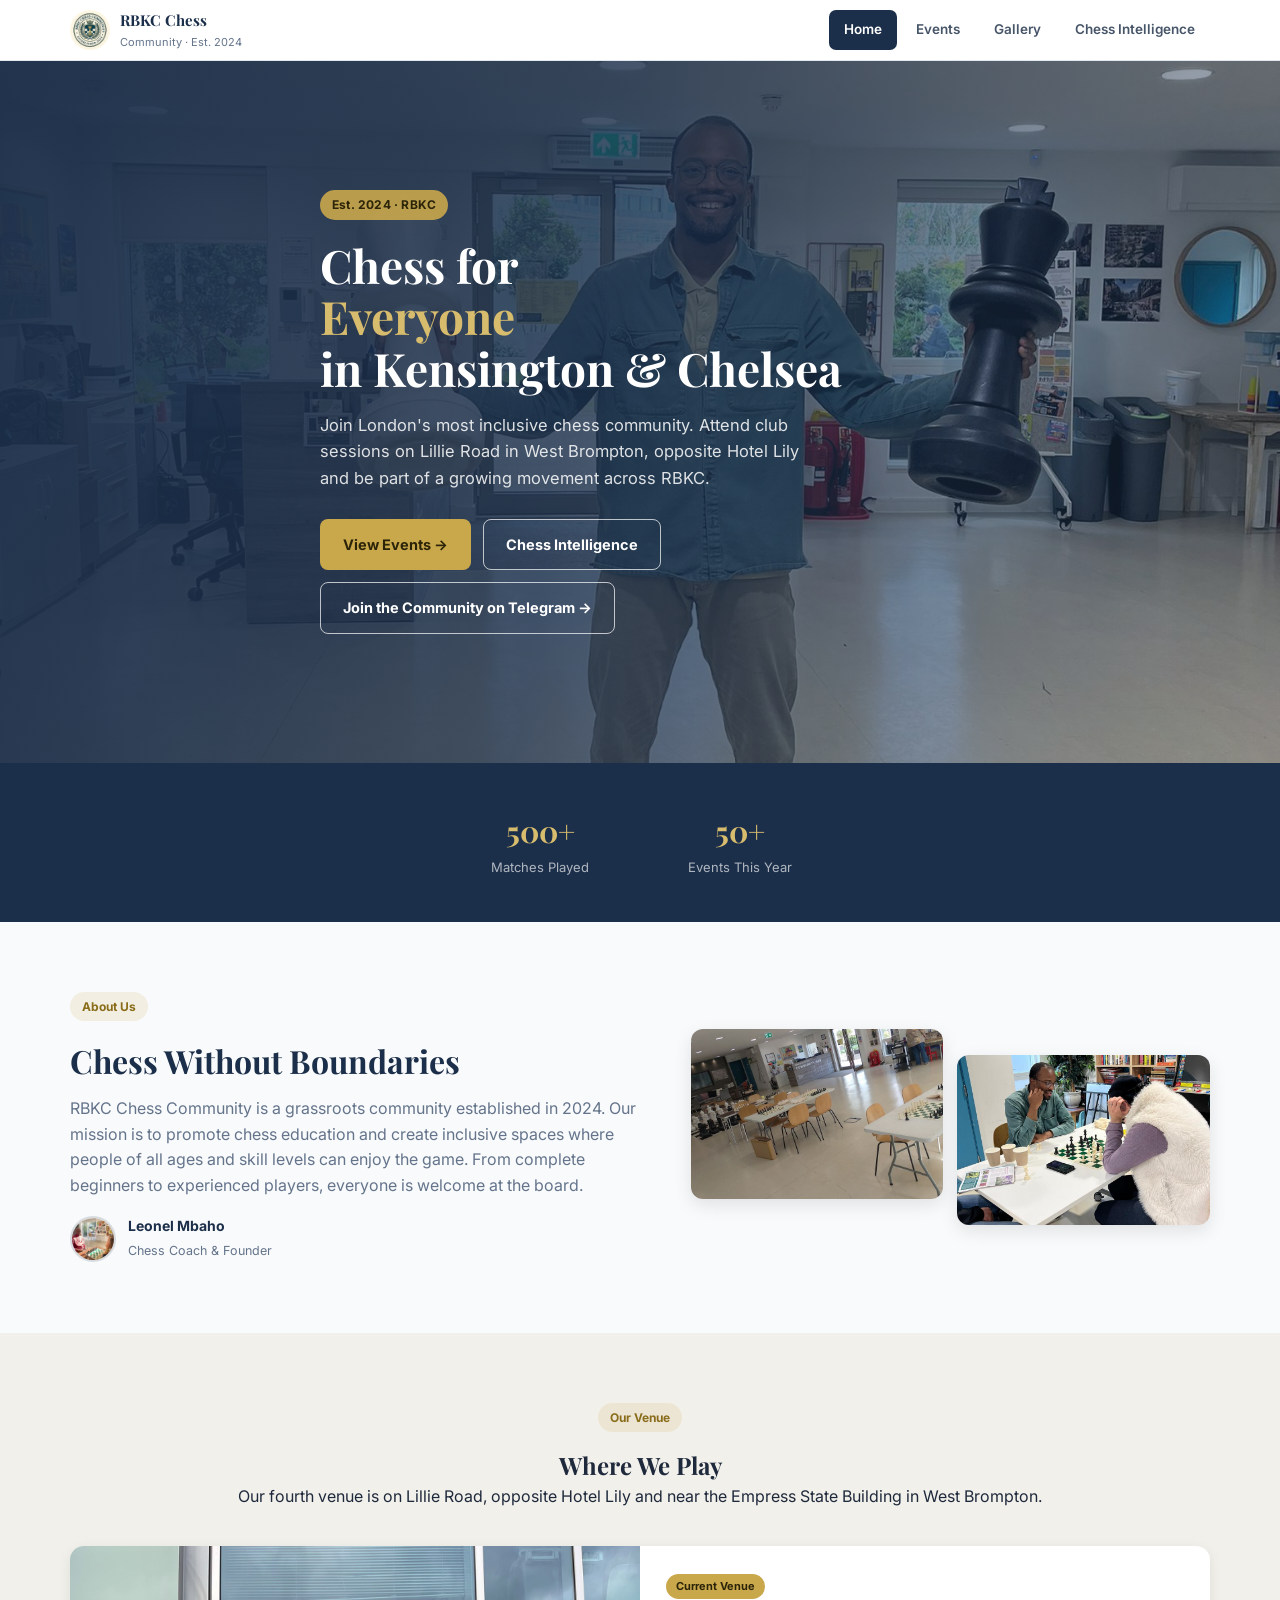
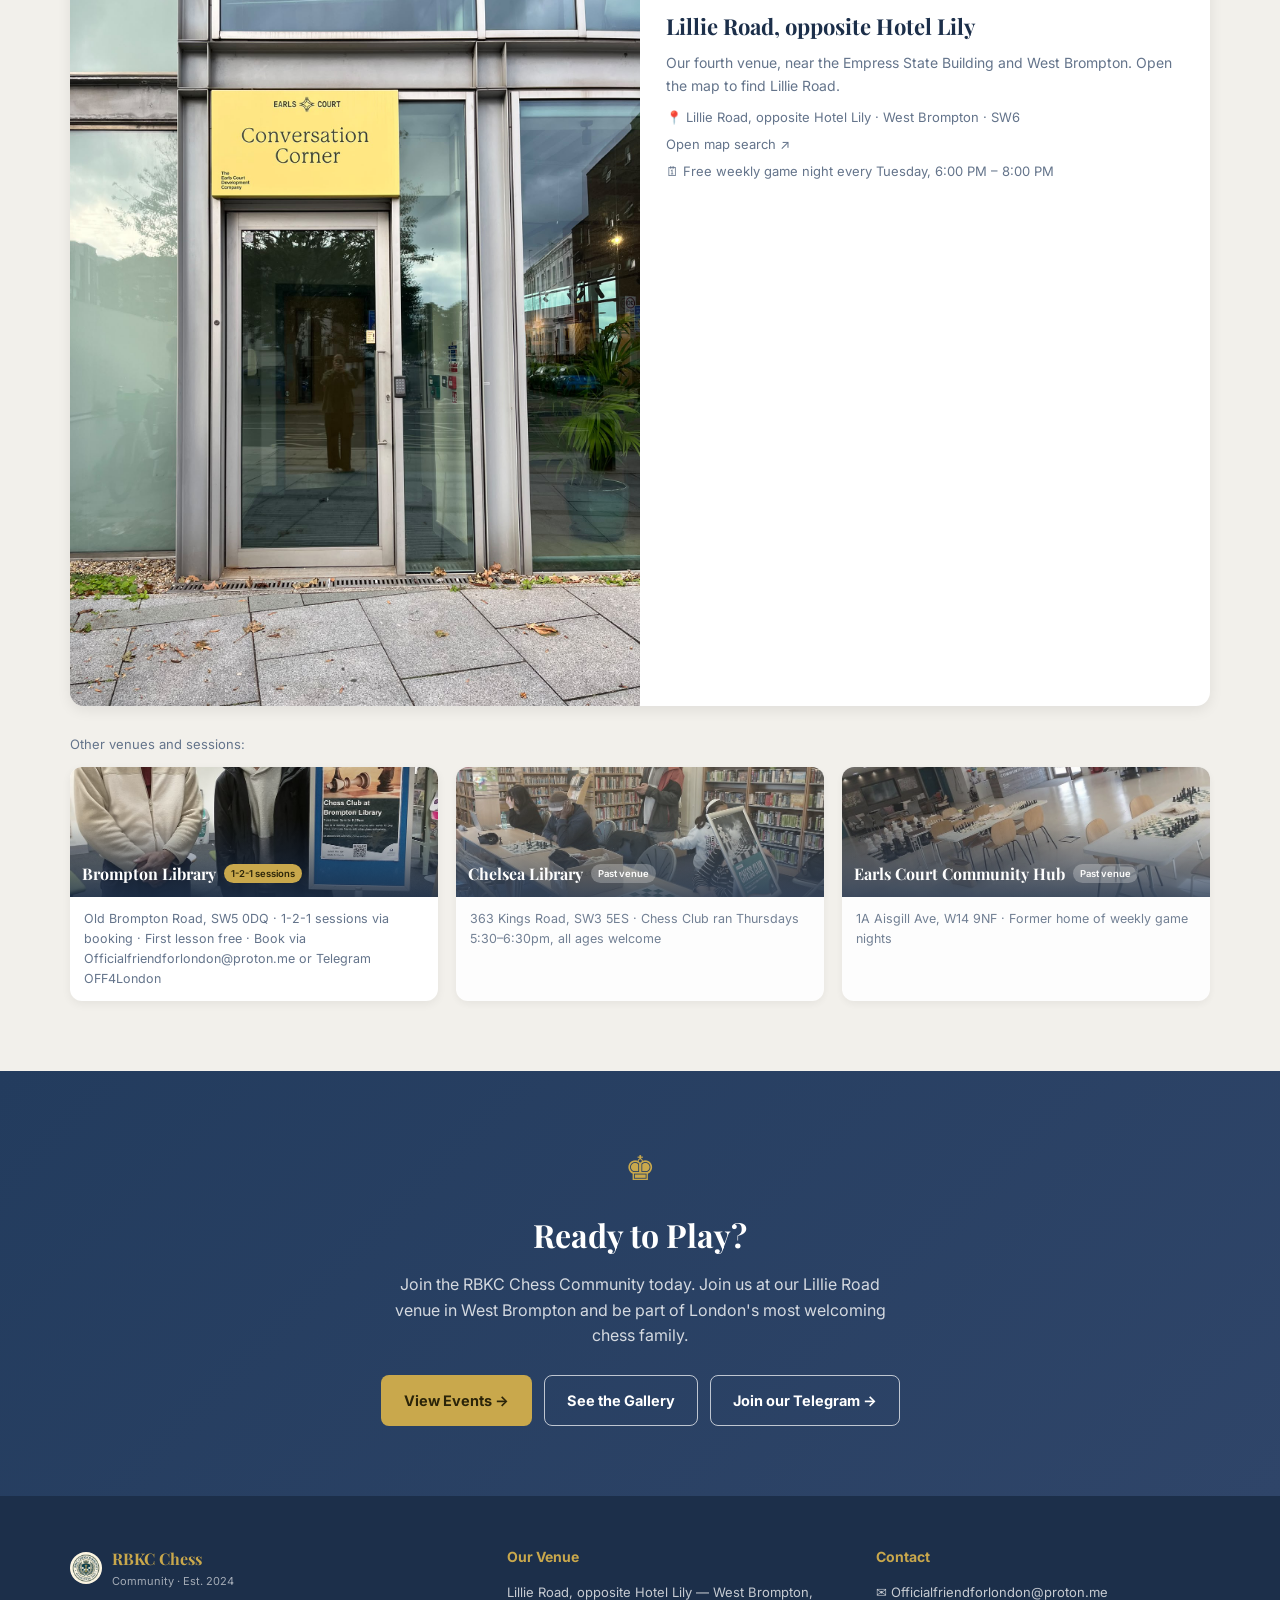
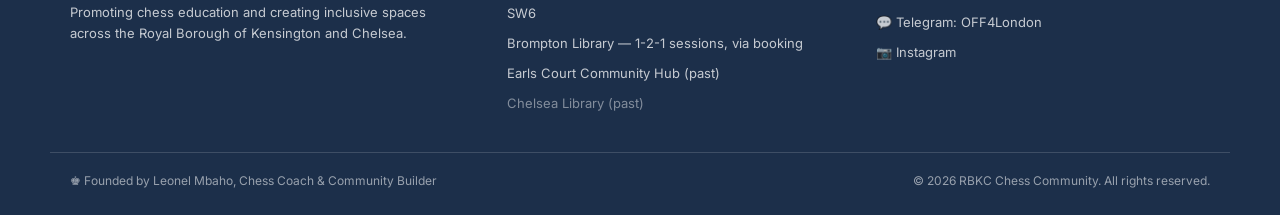
==== index.html @ fb6efac5 "Refresh responsive stylesheet in browsers" ====
<!DOCTYPE html>
<html lang="en">
<head>
<meta charset="UTF-8">
<meta name="viewport" content="width=device-width, initial-scale=1, viewport-fit=cover">
<title>RBKC Chess Community | Free Chess in West Brompton, London</title>
<meta name="description" content="Free weekly chess game night every Tuesday 6-8pm at our Lillie Road venue in West Brompton, opposite Hotel Lily. Plus 1-2-1 chess sessions at Brompton Library. RBKC Chess Community, Kensington and Chelsea.">
<link rel="canonical" href="https://rbkc-chess.co.uk/">
<link rel="icon" type="image/jpeg" href="images/logo.jpg">
<meta property="og:type" content="website">
<meta property="og:title" content="RBKC Chess Community">
<meta property="og:description" content="Free weekly chess game night every Tuesday 6-8pm at our Lillie Road venue in West Brompton, opposite Hotel Lily.">
<meta property="og:url" content="https://rbkc-chess.co.uk/">
<meta property="og:image" content="https://rbkc-chess.co.uk/images/hero.jpg">
<meta name="twitter:card" content="summary_large_image">
<link rel="preconnect" href="https://fonts.googleapis.com">
<link rel="preconnect" href="https://fonts.gstatic.com" crossorigin>
<link href="https://fonts.googleapis.com/css2?family=Playfair+Display:wght@400;600;700;800&family=Inter:wght@400;500;600;700&display=swap" rel="stylesheet">
<link rel="stylesheet" href="styles.css?v=responsive-20261108-1">
<script type="application/ld+json">
{
  "@context": "https://schema.org",
  "@type": "SportsClub",
  "name": "RBKC Chess Community",
  "url": "https://rbkc-chess.co.uk/",
  "logo": "https://rbkc-chess.co.uk/images/logo.jpg",
  "image": "https://rbkc-chess.co.uk/images/hero.jpg",
  "description": "Free weekly chess game night every Tuesday 6-8pm at our Lillie Road venue in West Brompton, opposite Hotel Lily, plus 1-2-1 chess sessions at Brompton Library.",
  "founder": {
    "@type": "Person",
    "name": "Leonel Mbaho"
  },
  "areaServed": "Royal Borough of Kensington and Chelsea",
  "email": "Officialfriendforlondon@proton.me",
  "sameAs": [
    "https://t.me/OFF4London",
    "https://www.instagram.com/p/DVXXp_bCCBF/?img_index=1"
  ],
  "location": {
    "@type": "Place",
    "name": "Lillie Road (opposite Hotel Lily)",
    "address": {
      "@type": "PostalAddress",
      "streetAddress": "Lillie Road",
      "addressLocality": "London",
      "addressRegion": "West Brompton",
      "addressCountry": "GB"
    }
  },
  "event": [
    {
      "@type": "Event",
      "name": "Weekly Game Night",
      "eventAttendanceMode": "https://schema.org/OfflineEventAttendanceMode",
      "eventSchedule": {
        "@type": "Schedule",
        "byDay": "https://schema.org/Tuesday",
        "startTime": "18:00",
        "endTime": "20:00"
      },
      "location": {
        "@type": "Place",
        "name": "Lillie Road (opposite Hotel Lily)",
        "address": "Lillie Road, West Brompton, London SW6"
      },
      "isAccessibleForFree": true
    },
    {
      "@type": "Event",
      "name": "1-2-1 Chess Sessions",
      "eventAttendanceMode": "https://schema.org/OfflineEventAttendanceMode",
      "eventSchedule": {
        "@type": "Schedule",
        "byDay": "https://schema.org/Tuesday",
        "startTime": "17:00",
        "endTime": "18:30"
      },
      "location": {
        "@type": "Place",
        "name": "Brompton Library",
        "address": "Old Brompton Road, London SW5 0DQ"
      }
    }
  ]
}
</script>
</head>
<body>

<nav>
  <div class="container navwrap">
    <div class="brand">
      <img src="images/logo.jpg" style="width:40px;height:40px;border-radius:50%;object-fit:cover">
      <div><b>RBKC Chess</b><span>Community · Est. 2024</span></div>
    </div>
    <div class="tabs" id="tabs">
      <div class="tab active" data-view="home">Home</div>
      <div class="tab" data-view="events">Events</div>
      <div class="tab" data-view="gallery">Gallery</div>
      <a class="tab" href="chess-intelligence.html">Chess Intelligence</a>
    </div>
    
  </div>
</nav>

<!-- HOME -->
<div class="view active" id="home">
  <section class="hero">
    <img class="bg" src="images/hero.jpg" alt="RBKC Chess Community players at a past venue">
    <div class="scrim"></div>
    <div class="container hero-inner">
      <span class="badge">Est. 2024 · RBKC</span>
      <h1>Chess for<em>Everyone</em>in Kensington & Chelsea</h1>
      <p>Join London's most inclusive chess community. Attend club sessions on Lillie Road in West Brompton, opposite Hotel Lily and be part of a growing movement across RBKC.</p>
      <div class="btnrow">
        <span class="btn btn-gold" onclick="showView('events')">View Events →</span>
        <a class="btn btn-outline-light" href="chess-intelligence.html">Chess Intelligence</a>
        <a class="btn btn-outline-light" href="https://t.me/OFF4London" target="_blank" rel="noopener noreferrer">Join the Community on Telegram →</a>
      </div>
    </div>
  </section>

  <section class="stats"><div class="container grid" style="grid-template-columns:repeat(2,1fr);max-width:420px;margin:0 auto">
    <div><div class="num">500+</div><div class="lbl">Matches Played</div></div>
    <div><div class="num">50+</div><div class="lbl">Events This Year</div></div>
  </div></section>

  <section class="section"><div class="container about-grid">
    <div>
      <span class="eyebrow">About Us</span>
      <h2>Chess Without Boundaries</h2>
      <p>RBKC Chess Community is a grassroots community established in 2024. Our mission is to promote chess education and create inclusive spaces where people of all ages and skill levels can enjoy the game. From complete beginners to experienced players, everyone is welcome at the board.</p>
      <div class="founder">
        <img src="images/founder.jpg" style="width:46px;height:46px;border-radius:50%;object-fit:cover;border:2px solid rgba(28,47,74,.15)">
        <div><b>Leonel Mbaho</b><span>Chess Coach & Founder</span></div>
      </div>
    </div>
    <div class="imggrid">
      <img src="images/hub-signage.jpg" style="border-radius:12px;height:170px;width:100%;object-fit:cover;box-shadow:0 6px 18px rgba(0,0,0,.1)">
      <img src="images/casual-game.jpg" style="border-radius:12px;height:170px;width:100%;object-fit:cover;box-shadow:0 6px 18px rgba(0,0,0,.1);margin-top:26px">
    </div>
  </div></section>

  <section class="venues"><div class="container">
    <div style="text-align:center;margin-bottom:36px">
      <span class="eyebrow">Our Venue</span>
      <h2>Where We Play</h2>
      <p class="lead" style="margin:0 auto">Our fourth venue is on Lillie Road, opposite Hotel Lily and near the Empress State Building in West Brompton.</p>
    </div>

    <div class="vfeatured">
      <div class="img"><img src="images/lillie-road-exterior.jpg" alt="Entrance to the Conversation Corner venue on Lillie Road" style="width:100%;height:100%;object-fit:cover"></div>
      <div class="body">
        <span class="currentpill">Current Venue</span>
        <h3>Lillie Road, opposite Hotel Lily</h3>
        <p style="color:var(--muted);font-size:14px">Our fourth venue, near the Empress State Building and West Brompton. Open the map to find Lillie Road.</p>
        <div class="meta">
          <div>📍 Lillie Road, opposite Hotel Lily · West Brompton · SW6</div><div><a href="https://maps.google.com/?q=Lillie+Road+SW6+London" target="_blank" rel="noopener noreferrer">Open map search ↗</a></div>
          <div>🗓 Free weekly game night every Tuesday, 6:00 PM – 8:00 PM</div>
        </div>
      </div>
    </div>

    <div class="pasthead">Other venues and sessions:</div>
    <div class="vgrid">
      <div class="vcard" style="opacity:1"><div class="img"><img src="images/brompton-venue.jpg" style="width:100%;height:100%;object-fit:cover"><div class="ov"></div><div class="name">Brompton Library <span class="pastbadge" style="background:var(--gold);color:#2b2409">1-2-1 sessions</span></div></div><div class="body">Old Brompton Road, SW5 0DQ · 1-2-1 sessions via booking · First lesson free · Book via Officialfriendforlondon@proton.me or Telegram OFF4London</div></div>
      <div class="vcard"><div class="img"><img src="images/chelsea-venue.jpg" style="width:100%;height:100%;object-fit:cover;filter:grayscale(35%)"><div class="ov"></div><div class="name">Chelsea Library <span class="pastbadge">Past venue</span></div></div><div class="body">363 Kings Road, SW3 5ES · Chess Club ran Thursdays 5:30–6:30pm, all ages welcome</div></div>
      <div class="vcard"><div class="img"><img src="images/hub-featured.jpg" style="width:100%;height:100%;object-fit:cover"><div class="ov"></div><div class="name">Earls Court Community Hub <span class="pastbadge">Past venue</span></div></div><div class="body">1A Aisgill Ave, W14 9NF · Former home of weekly game nights</div></div>
    </div>
  </div></section>

  <section class="cta">
    <div class="crown">♚</div>
    <h2 style="color:#fff">Ready to Play?</h2>
    <p>Join the RBKC Chess Community today. Join us at our Lillie Road venue in West Brompton and be part of London's most welcoming chess family.</p>
    <div class="btnrow">
      <span class="btn btn-gold" onclick="showView('events')">View Events →</span>
      <span class="btn btn-outline-light" onclick="showView('gallery')">See the Gallery</span>
      <a class="btn btn-outline-light" href="https://t.me/OFF4London" target="_blank" rel="noopener noreferrer">Join our Telegram →</a>
    </div>
  </section>
</div>

<!-- EVENTS -->
<div class="view" id="events">
  <section class="hero" style="min-height:280px"><div class="scrim" style="background:linear-gradient(135deg,#233c5e,#2f4569)"></div>
    <div class="container hero-inner" style="max-width:100%;text-align:center;padding:60px 0">
      <span class="badge">Calendar</span>
      <h1 style="font-size:34px">Upcoming Events</h1>
      <p style="margin:0 auto">Free weekly game night on Lillie Road in West Brompton, plus 1-2-1 sessions at Brompton Library.</p>
    </div>
  </section>
  <div class="container section">
    <h2 style="font-size:22px;margin-bottom:18px">Every Week</h2>
    <div class="egrid">
      <div class="ecard"><div class="top"><span class="pill">Lillie Road · West Brompton</span><span class="pill pill-free">Free</span></div><h3>Weekly Game Night</h3><div class="desc">Open to all ages — drop in, play casual games, meet the community.</div><div class="meta"><div>📅 Every Tuesday, 6:00 PM – 8:00 PM</div><div>📍 Lillie Road, opposite Hotel Lily · West Brompton · SW6</div><div><a href="https://maps.google.com/?q=Lillie+Road+SW6+London" target="_blank" rel="noopener noreferrer">Open map search ↗</a></div></div></div>
      <div class="ecard"><div class="top"><span class="pill">Brompton Library</span><span class="pill pill-gold">First lesson free</span></div><h3>1-2-1 Chess Sessions</h3><div class="desc">Booked one-to-one coaching sessions, individually scheduled.</div><div class="meta"><div>📅 Every Tuesday, 5:00 PM – 6:30 PM · via booking</div><div>📍 Old Brompton Road, SW5 0DQ</div><div>✉ Officialfriendforlondon@proton.me</div><div>💬 Telegram: OFF4London</div></div></div>
    </div>
  </div>
</div>

<!-- GALLERY -->
<div class="view" id="gallery">
  <section class="hero" style="min-height:260px"><div class="scrim" style="background:linear-gradient(135deg,#233c5e,#2f4569)"></div>
    <div class="container hero-inner" style="max-width:100%;text-align:center;padding:55px 0">
      <span class="badge">Gallery</span>
      <h1 style="font-size:34px">Community in Action</h1>
      <p style="margin:0 auto">Moments from our chess sessions — our current venue and past venues where we ran successful operations.</p>
    </div>
  </section>
  <div class="container section">
    <div class="filters">
      <span class="fbtn active" data-venue="All">All</span><span class="fbtn" data-venue="Earls Court Community Hub (past)">Earls Court Community Hub (past)</span><span class="fbtn" data-venue="Chelsea Library (past)">Chelsea Library (past)</span><span class="fbtn" data-venue="Brompton Library (past)">Brompton Library (past)</span>
    </div>
    <div class="ggrid">
      <div class="gph" data-venue="Earls Court Community Hub (past)"><img src="images/gallery1.jpg" style="width:100%;height:100%;object-fit:cover"><div class="ov"><span>Weekly game night</span></div><div class="feat">Featured</div><div class="past">Earls Court Community Hub — past</div></div>
      <div class="gph" data-venue="Earls Court Community Hub (past)"><img src="images/gallery2.jpg" style="width:100%;height:100%;object-fit:cover"><div class="ov"><span>Champion of the giant board</span></div><div class="past">Earls Court Community Hub — past</div></div>
      <div class="gph" data-venue="Earls Court Community Hub (past)"><img src="images/gallery3.jpg" style="width:100%;height:100%;object-fit:cover"><div class="ov"><span>Set up and ready to play</span></div><div class="past">Earls Court Community Hub — past</div></div>
      <div class="gph" data-venue="Earls Court Community Hub (past)"><img src="images/gallery4.jpg" style="width:100%;height:100%;object-fit:cover"><div class="ov"><span>Coach Leonel at the board</span></div><div class="past">Earls Court Community Hub — past</div></div>
      <div class="gph" data-venue="Brompton Library (past)"><img src="images/gallery5.jpg" style="width:100%;height:100%;object-fit:cover"><div class="ov"><span>Brompton Library Chess Club</span></div><div class="past">Brompton Library — past</div></div>
      <div class="gph" data-venue="Brompton Library (past)"><img src="images/gallery6.jpg" style="width:100%;height:100%;object-fit:cover"><div class="ov"><span>All abilities welcome</span></div><div class="past">Brompton Library — past</div></div>
      <div class="gph" data-venue="Chelsea Library (past)"><img src="images/gallery7.jpg" style="width:100%;height:100%;object-fit:cover"><div class="ov"><span>Chess Club session</span></div><div class="past">Chelsea Library — past</div></div>
      <div class="gph" data-venue="Chelsea Library (past)"><img src="images/gallery8.jpg" style="width:100%;height:100%;object-fit:cover"><div class="ov"><span>A full house at the tables</span></div><div class="past">Chelsea Library — past</div></div>
    </div>
  </div>
</div>

<footer>
  <div class="container fgrid" style="grid-template-columns:1.2fr 1fr 1fr">
    <div>
      <div style="display:flex;gap:10px;align-items:center;margin-bottom:12px">
        <img src="images/logo.jpg" style="width:32px;height:32px;border-radius:50%;object-fit:cover">
        <div><b style="color:var(--gold);font-family:'Playfair Display',serif">RBKC Chess</b><div style="font-size:11px;color:rgba(255,255,255,.6)">Community · Est. 2024</div></div>
      </div>
      <p style="font-size:13px;color:rgba(255,255,255,.75)">Promoting chess education and creating inclusive spaces across the Royal Borough of Kensington and Chelsea.</p>
    </div>
    <div><h3>Our Venue</h3><a href="https://maps.google.com/?q=Lillie+Road+SW6+London" target="_blank" rel="noopener noreferrer">Lillie Road, opposite Hotel Lily — West Brompton, SW6</a><a>Brompton Library — 1-2-1 sessions, via booking</a><a>Earls Court Community Hub (past)</a><a style="opacity:.6">Chelsea Library (past)</a></div>
    <div><h3>Contact</h3><a href="mailto:Officialfriendforlondon@proton.me">✉ Officialfriendforlondon@proton.me</a><a href="https://t.me/OFF4London" target="_blank">💬 Telegram: OFF4London</a><a href="https://www.instagram.com/p/DVXXp_bCCBF/?img_index=1" target="_blank">📷 Instagram</a></div>
  </div>
  <div class="container fbottom">
    <span>♚ Founded by Leonel Mbaho, Chess Coach & Community Builder</span>
    <span>© 2026 RBKC Chess Community. All rights reserved.</span>
  </div>
</footer>

<script src="script.js"></script>
</body>
</html>
---- styles.css ----
:root{
  --navy:#1c2f4a; --navy-2:#2a3f60; --gold:#c9a84c; --gold-2:#d8bc6e;
  --bg:#f9fafb; --card:#ffffff; --muted:#64748b; --border:#e2e8f0;
  box-sizing:border-box;
}
*{box-sizing:inherit;margin:0;padding:0}
body{font-family:'Inter',sans-serif;background:var(--bg);color:#1e293b;line-height:1.6;
  padding-top:env(safe-area-inset-top,0px); padding-bottom:env(safe-area-inset-bottom,0px);}
h1,h2,h3{font-family:'Playfair Display',serif}
.container{max-width:1180px;margin:0 auto;padding:0 20px}
a{text-decoration:none;color:inherit}
img{max-width:100%;display:block}

nav{position:sticky;top:0;z-index:50;background:rgba(255,255,255,.97);backdrop-filter:blur(8px);
  border-bottom:1px solid var(--border); top:env(safe-area-inset-top,0px);}
.navwrap{display:flex;align-items:center;justify-content:space-between;height:60px;gap:12px;overflow-x:auto}
.brand{display:flex;align-items:center;gap:10px;white-space:nowrap}
.brand .crown{color:var(--gold);font-size:20px}
.brand b{font-family:'Playfair Display',serif;color:var(--navy);font-size:15px}
.brand span{display:block;font-size:11px;color:var(--muted)}
.tabs{display:flex;gap:4px}
.tab{padding:8px 14px;border-radius:7px;font-size:13.5px;font-weight:600;color:#475569;white-space:nowrap;cursor:pointer;border:1px solid transparent}
.tab.active{background:var(--navy);color:#fff}
.tab:not(.active):hover{background:#f1f5f9}
.signin{background:var(--navy);color:#fff;padding:8px 16px;border-radius:7px;font-size:13px;font-weight:600;white-space:nowrap}

.view{display:none}
.view.active{display:block}
.hero{position:relative;min-height:78vh;display:flex;align-items:center;overflow:hidden}
.hero img.bg{position:absolute;inset:0;width:100%;height:100%;object-fit:cover}
.hero .scrim{position:absolute;inset:0;background:linear-gradient(100deg,rgba(28,47,74,.96),rgba(28,47,74,.82) 45%,rgba(28,47,74,.35))}
.hero-inner{position:relative;padding:80px 0;max-width:640px}
.badge{display:inline-block;background:rgba(201,168,76,.9);color:#2b2409;font-weight:700;font-size:12px;padding:5px 12px;border-radius:20px;letter-spacing:.2px}
.hero h1{color:#fff;font-size:46px;line-height:1.12;margin:20px 0 18px;font-weight:700}
.hero h1 em{display:block;font-style:normal;color:var(--gold-2)}
.hero p{color:rgba(255,255,255,.85);font-size:16.5px;max-width:480px;margin-bottom:28px}
.btnrow{display:flex;gap:12px;flex-wrap:wrap}
.btn{padding:13px 22px;border-radius:8px;font-weight:700;font-size:14.5px;cursor:pointer;border:1px solid transparent;display:inline-flex;align-items:center;gap:6px}
.btn-gold{background:var(--gold);color:#2b2409}
.btn-gold:hover{background:var(--gold-2)}
.btn-outline-light{border-color:rgba(255,255,255,.7);color:#fff}
.btn-outline-light:hover{background:#fff;color:var(--navy)}

.stats{background:var(--navy);padding:44px 0}
.stats .grid{display:grid;grid-template-columns:repeat(4,1fr);gap:20px;text-align:center}
.stats .num{color:var(--gold-2);font-size:30px;font-family:'Playfair Display',serif;font-weight:700}
.stats .lbl{color:rgba(255,255,255,.65);font-size:13px;margin-top:2px}

.section{padding:70px 0}
.eyebrow{display:inline-block;background:rgba(201,168,76,.15);color:#8a6d1a;font-weight:700;font-size:12px;padding:5px 12px;border-radius:20px;margin-bottom:14px}
.section h2{color:var(--navy);font-size:32px;margin-bottom:10px}
.section p.lead{color:var(--muted);max-width:600px}

.about-grid{display:grid;grid-template-columns:1.1fr 1fr;gap:50px;align-items:center}
.about-grid p{color:var(--muted);margin-bottom:14px}
.founder{display:flex;align-items:center;gap:12px;margin-top:16px}
.founder img{width:46px;height:46px;border-radius:50%;object-fit:cover;border:2px solid rgba(28,47,74,.15)}
.founder b{color:var(--navy);display:block;font-size:14px}
.founder span{color:var(--muted);font-size:12.5px}
.imggrid{display:grid;grid-template-columns:1fr 1fr;gap:14px}
.imggrid img{border-radius:12px;height:170px;object-fit:cover;box-shadow:0 6px 18px rgba(0,0,0,.1)}
.imggrid img:nth-child(2){margin-top:26px}

.venues{background:#f2f0eb;padding:70px 0}
.vfeatured{background:var(--card);border-radius:14px;overflow:hidden;box-shadow:0 4px 14px rgba(0,0,0,.08);display:grid;grid-template-columns:1fr 1fr;margin-bottom:28px}
.vfeatured .img{position:relative;min-height:220px}
.vfeatured .img img{width:100%;height:100%;object-fit:cover}
.vfeatured .body{padding:26px}
.currentpill{display:inline-block;background:var(--gold);color:#2b2409;font-size:11px;font-weight:700;padding:4px 10px;border-radius:20px;margin-bottom:10px}
.vfeatured h3{color:var(--navy);font-size:22px;margin-bottom:8px}
.vfeatured .meta{font-size:13px;color:var(--muted);display:flex;flex-direction:column;gap:6px;margin-top:10px}
.pasthead{font-size:13px;color:var(--muted);margin-bottom:12px}
.vgrid{display:grid;grid-template-columns:repeat(3,minmax(0,1fr));gap:18px;align-items:stretch}
.vcard{background:var(--card);border-radius:12px;overflow:hidden;box-shadow:0 3px 10px rgba(0,0,0,.06);opacity:.9}
.vcard .img{position:relative;height:130px}
.vcard .img img{width:100%;height:100%;object-fit:cover;filter:grayscale(25%)}
.vcard .img .ov{position:absolute;inset:0;background:linear-gradient(to top,rgba(28,47,74,.85),transparent 60%)}
.vcard .img .name{position:absolute;bottom:10px;left:12px;right:12px;color:#fff;font-family:'Playfair Display',serif;font-weight:700;display:flex;align-items:center;gap:8px}
.pastbadge{font-size:9.5px;background:rgba(255,255,255,.25);padding:2px 7px;border-radius:10px;font-family:'Inter',sans-serif;font-weight:600}
.vcard .body{padding:12px 14px;font-size:12.5px;color:var(--muted)}

.egrid{display:grid;grid-template-columns:repeat(3,1fr);gap:20px}
#events .egrid{grid-template-columns:repeat(2,minmax(0,1fr));max-width:820px}
.ecard{background:var(--card);border-left:4px solid var(--gold);border-radius:10px;padding:18px;box-shadow:0 2px 8px rgba(0,0,0,.05)}
.ecard .top{display:flex;justify-content:space-between;align-items:flex-start;margin-bottom:10px}
.pill{font-size:11px;font-weight:600;padding:3px 9px;border-radius:20px;border:1px solid var(--border);color:var(--navy)}
.pill-gold{background:var(--gold);color:#2b2409;border:none}
.pill-free{background:#ecfdf5;color:#047857;border-color:#a7f3d0}
.ecard h3{font-size:16px;color:var(--navy);margin-bottom:6px}
.ecard .desc{font-size:13px;color:var(--muted);margin-bottom:10px}
.meta{font-size:12.5px;color:var(--muted);display:flex;flex-direction:column;gap:5px}
.meta div{display:flex;gap:6px;align-items:center}
.rsvpbtn{margin-top:12px;width:100%;background:var(--navy);color:#fff;padding:9px;border-radius:7px;font-size:13px;font-weight:600;text-align:center}

.cta{background:linear-gradient(135deg,#233c5e,#2f4569);padding:70px 0;text-align:center}
.cta .crown{font-size:34px;color:var(--gold);margin-bottom:14px}
.cta h2{color:#fff;font-size:32px;margin-bottom:12px}
.cta p{color:rgba(255,255,255,.8);max-width:520px;margin:0 auto 26px}
.cta .btnrow{justify-content:center}

.filters{display:flex;gap:8px;flex-wrap:wrap;margin-bottom:24px}
.fbtn{padding:7px 15px;border-radius:20px;font-size:13px;font-weight:600;border:1px solid var(--border);color:var(--muted)}
.fbtn.active{background:var(--navy);color:#fff;border-color:var(--navy)}
.ggrid{display:grid;grid-template-columns:repeat(4,1fr);gap:14px}
.gph{position:relative;border-radius:12px;overflow:hidden;aspect-ratio:1}
.gph img{width:100%;height:100%;object-fit:cover}
.gph .ov{position:absolute;inset:0;background:linear-gradient(to top,rgba(28,47,74,.85),transparent 55%);display:flex;align-items:flex-end;padding:10px}
.gph .ov span{color:#fff;font-size:11.5px;font-weight:600}
.gph .feat{position:absolute;top:8px;right:8px;background:var(--gold);color:#2b2409;font-size:10px;font-weight:700;padding:2px 7px;border-radius:6px}
.gph .past{position:absolute;top:8px;left:8px;background:rgba(0,0,0,.55);color:#fff;font-size:9.5px;font-weight:600;padding:2px 7px;border-radius:6px}

footer{background:var(--navy);color:rgba(255,255,255,.8);padding:50px 0 24px}
.fgrid{display:grid;grid-template-columns:1.3fr 1fr 1.3fr;gap:36px}
.fgrid h3{color:var(--gold);font-size:14px;margin-bottom:14px;font-family:'Inter',sans-serif}
.fgrid a{display:block;color:rgba(255,255,255,.75);font-size:13px;margin-bottom:9px}
.fbottom{border-top:1px solid rgba(255,255,255,.15);margin-top:30px;padding-top:18px;display:flex;justify-content:space-between;font-size:12px;color:rgba(255,255,255,.55);flex-wrap:wrap;gap:10px}

@media(max-width:860px){
  .stats .grid,.vgrid,.egrid,.ggrid,.about-grid,.fgrid,.vfeatured{grid-template-columns:repeat(2,minmax(0,1fr))}
  .about-grid,.fgrid,.vfeatured{grid-template-columns:1fr}
  .hero h1{font-size:34px}
  .tabs{display:none}
}

.ph{position:relative;width:100%;height:100%;display:flex;align-items:center;justify-content:center;overflow:hidden}
.ph::before{content:'';position:absolute;inset:0;background-image:repeating-conic-gradient(rgba(255,255,255,.07) 0% 25%, transparent 0% 50%);background-size:34px 34px}
.ph span{position:relative;font-size:64px;opacity:.9;filter:drop-shadow(0 2px 6px rgba(0,0,0,.25))}
.ph-navy{background:linear-gradient(135deg,#1c2f4a,#2f4569)}
.ph-gold{background:linear-gradient(135deg,#c9a84c,#8a6d1a)}
.ph-slate{background:linear-gradient(135deg,#334155,#1c2f4a)}
.ph-green{background:linear-gradient(135deg,#2d4a3e,#1c2f4a)}
@media(max-width:600px){
  .vgrid{grid-template-columns:1fr}
  #events .egrid{grid-template-columns:1fr}
  .ecard .top{gap:8px;flex-wrap:wrap}
  .vcard .img{height:160px}
  .vcard .body{font-size:13px;line-height:1.6}
}

.founder-ph{width:46px;height:46px;border-radius:50%;background:var(--navy);color:var(--gold);display:flex;align-items:center;justify-content:center;font-weight:700;font-size:16px;border:2px solid rgba(28,47,74,.15)}
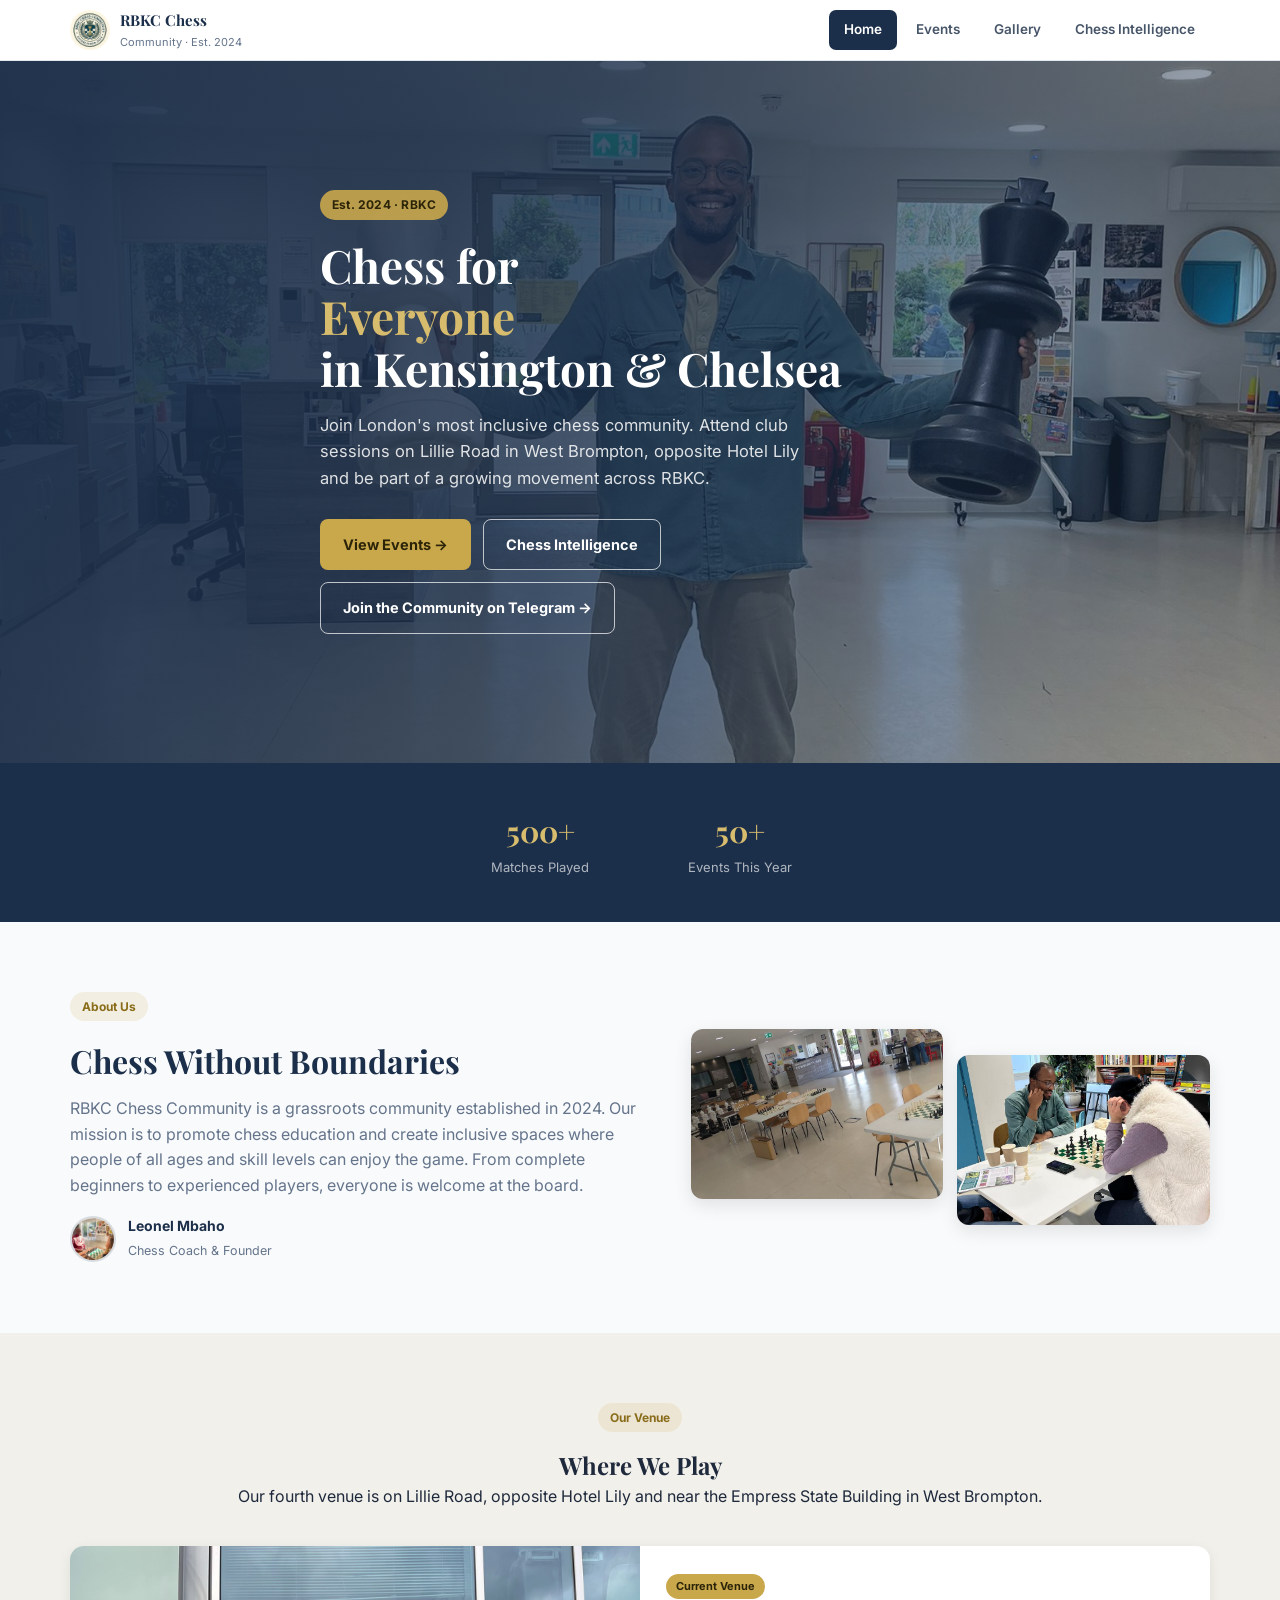
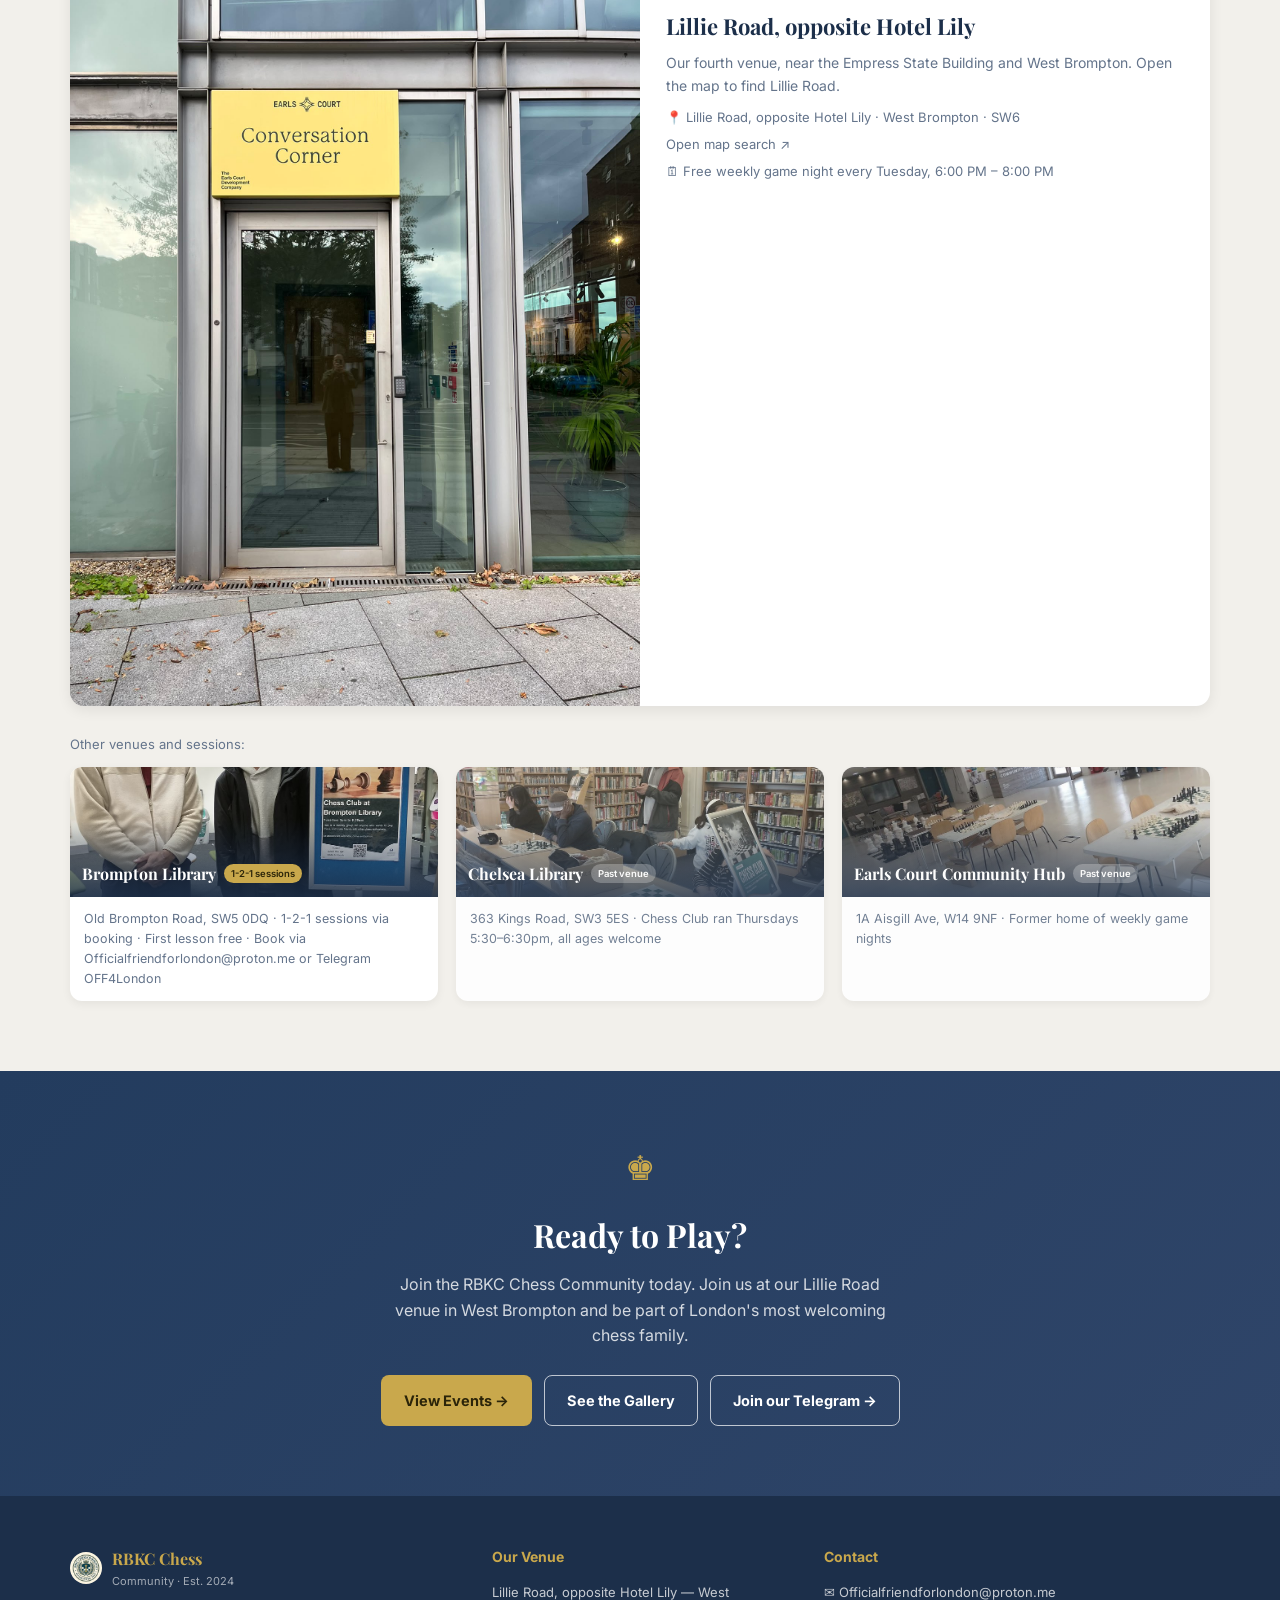
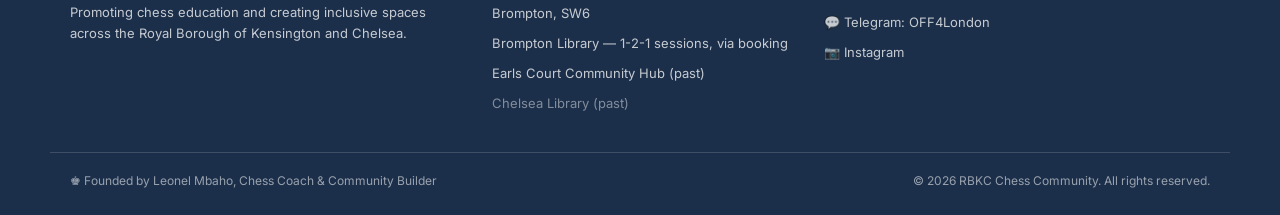
==== commit 3c418869: "Allow footer columns to stack on phones" ====
--- a/index.html
+++ b/index.html
@@ -16,7 +16,7 @@
 <link rel="preconnect" href="https://fonts.googleapis.com">
 <link rel="preconnect" href="https://fonts.gstatic.com" crossorigin>
 <link href="https://fonts.googleapis.com/css2?family=Playfair+Display:wght@400;600;700;800&family=Inter:wght@400;500;600;700&display=swap" rel="stylesheet">
-<link rel="stylesheet" href="styles.css?v=responsive-20261108-1">
+<link rel="stylesheet" href="styles.css?v=mobilefix-20261108-2">
 <script type="application/ld+json">
 {
   "@context": "https://schema.org",
@@ -226,7 +226,7 @@
 </div>
 
 <footer>
-  <div class="container fgrid" style="grid-template-columns:1.2fr 1fr 1fr">
+  <div class="container fgrid">
     <div>
       <div style="display:flex;gap:10px;align-items:center;margin-bottom:12px">
         <img src="images/logo.jpg" style="width:32px;height:32px;border-radius:50%;object-fit:cover">
--- a/styles.css
+++ b/styles.css
@@ -110,9 +110,10 @@
 .gph .past{position:absolute;top:8px;left:8px;background:rgba(0,0,0,.55);color:#fff;font-size:9.5px;font-weight:600;padding:2px 7px;border-radius:6px}
 
 footer{background:var(--navy);color:rgba(255,255,255,.8);padding:50px 0 24px}
-.fgrid{display:grid;grid-template-columns:1.3fr 1fr 1.3fr;gap:36px}
+.fgrid>div{min-width:0}
+.fgrid{display:grid;grid-template-columns:1.3fr 1fr 1.3fr;gap:36px;min-width:0}
 .fgrid h3{color:var(--gold);font-size:14px;margin-bottom:14px;font-family:'Inter',sans-serif}
-.fgrid a{display:block;color:rgba(255,255,255,.75);font-size:13px;margin-bottom:9px}
+.fgrid a{display:block;color:rgba(255,255,255,.75);font-size:13px;margin-bottom:9px;overflow-wrap:anywhere}
 .fbottom{border-top:1px solid rgba(255,255,255,.15);margin-top:30px;padding-top:18px;display:flex;justify-content:space-between;font-size:12px;color:rgba(255,255,255,.55);flex-wrap:wrap;gap:10px}
 
 @media(max-width:860px){
@@ -135,6 +136,9 @@
   .ecard .top{gap:8px;flex-wrap:wrap}
   .vcard .img{height:160px}
   .vcard .body{font-size:13px;line-height:1.6}
+  footer{padding:36px 0 20px}
+  .fgrid{gap:24px}
+  .fbottom{flex-direction:column;align-items:flex-start;gap:8px}
 }
 
 .founder-ph{width:46px;height:46px;border-radius:50%;background:var(--navy);color:var(--gold);display:flex;align-items:center;justify-content:center;font-weight:700;font-size:16px;border:2px solid rgba(28,47,74,.15)}
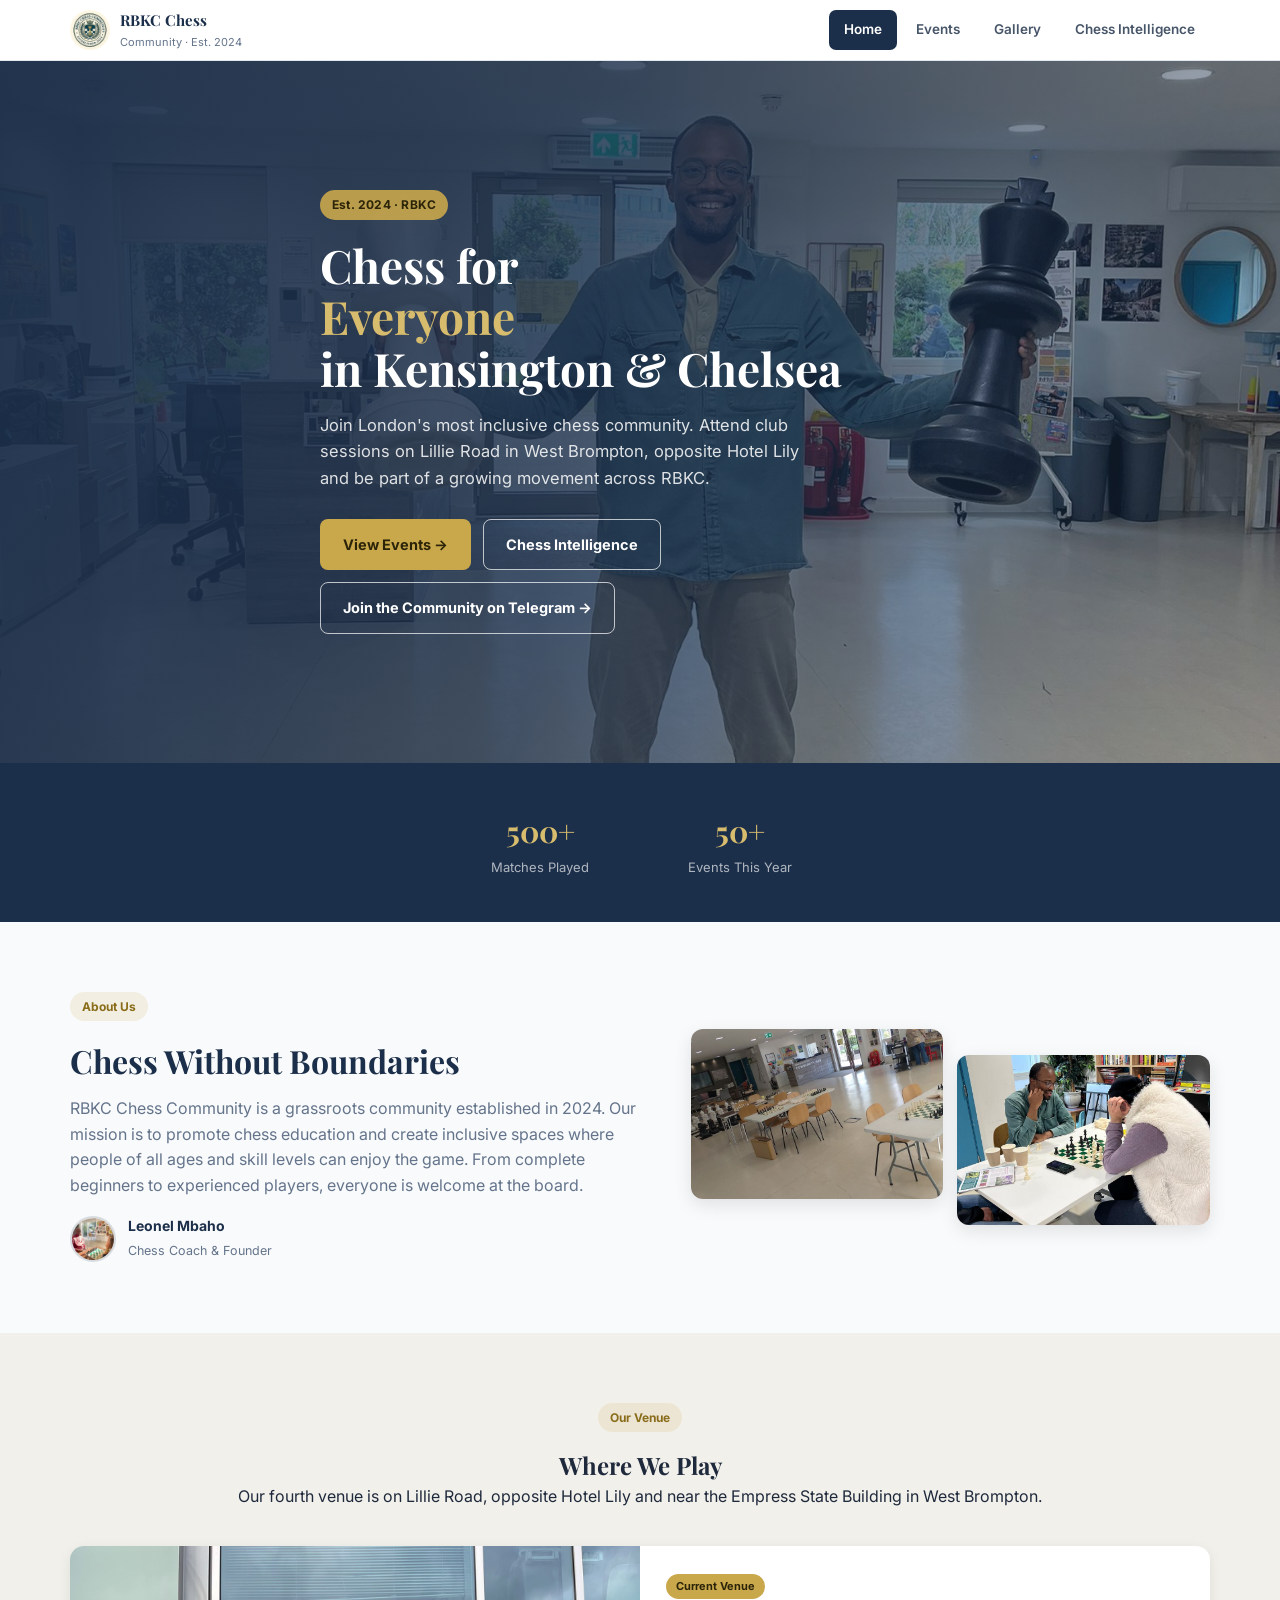
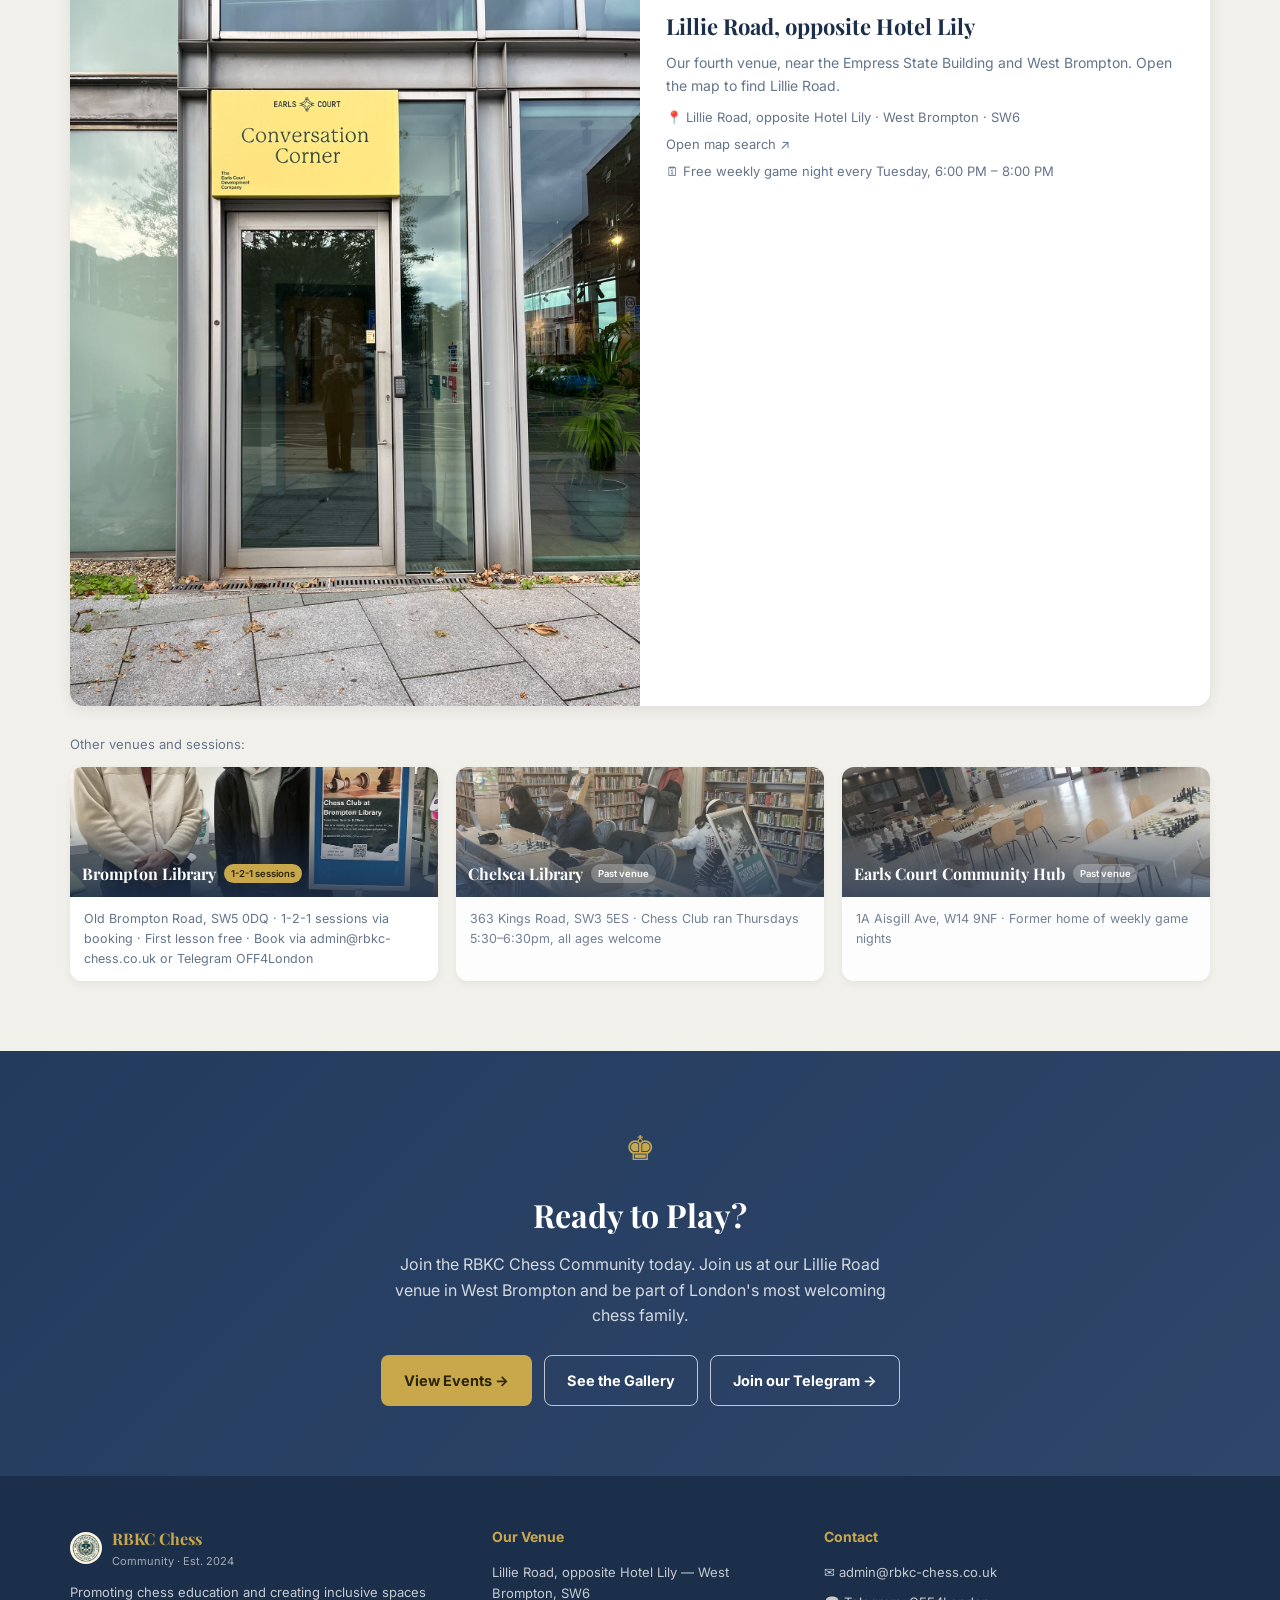
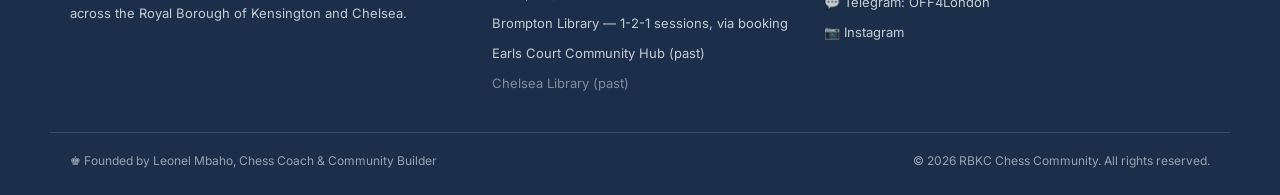
==== commit 7cf1be58: "Update RBKC Chess Community contact email" ====
--- a/index.html
+++ b/index.html
@@ -31,7 +31,7 @@
     "name": "Leonel Mbaho"
   },
   "areaServed": "Royal Borough of Kensington and Chelsea",
-  "email": "Officialfriendforlondon@proton.me",
+  "email": "admin@rbkc-chess.co.uk",
   "sameAs": [
     "https://t.me/OFF4London",
     "https://www.instagram.com/p/DVXXp_bCCBF/?img_index=1"
@@ -163,7 +163,7 @@
 
     <div class="pasthead">Other venues and sessions:</div>
     <div class="vgrid">
-      <div class="vcard" style="opacity:1"><div class="img"><img src="images/brompton-venue.jpg" style="width:100%;height:100%;object-fit:cover"><div class="ov"></div><div class="name">Brompton Library <span class="pastbadge" style="background:var(--gold);color:#2b2409">1-2-1 sessions</span></div></div><div class="body">Old Brompton Road, SW5 0DQ · 1-2-1 sessions via booking · First lesson free · Book via Officialfriendforlondon@proton.me or Telegram OFF4London</div></div>
+      <div class="vcard" style="opacity:1"><div class="img"><img src="images/brompton-venue.jpg" style="width:100%;height:100%;object-fit:cover"><div class="ov"></div><div class="name">Brompton Library <span class="pastbadge" style="background:var(--gold);color:#2b2409">1-2-1 sessions</span></div></div><div class="body">Old Brompton Road, SW5 0DQ · 1-2-1 sessions via booking · First lesson free · Book via admin@rbkc-chess.co.uk or Telegram OFF4London</div></div>
       <div class="vcard"><div class="img"><img src="images/chelsea-venue.jpg" style="width:100%;height:100%;object-fit:cover;filter:grayscale(35%)"><div class="ov"></div><div class="name">Chelsea Library <span class="pastbadge">Past venue</span></div></div><div class="body">363 Kings Road, SW3 5ES · Chess Club ran Thursdays 5:30–6:30pm, all ages welcome</div></div>
       <div class="vcard"><div class="img"><img src="images/hub-featured.jpg" style="width:100%;height:100%;object-fit:cover"><div class="ov"></div><div class="name">Earls Court Community Hub <span class="pastbadge">Past venue</span></div></div><div class="body">1A Aisgill Ave, W14 9NF · Former home of weekly game nights</div></div>
     </div>
@@ -194,7 +194,7 @@
     <h2 style="font-size:22px;margin-bottom:18px">Every Week</h2>
     <div class="egrid">
       <div class="ecard"><div class="top"><span class="pill">Lillie Road · West Brompton</span><span class="pill pill-free">Free</span></div><h3>Weekly Game Night</h3><div class="desc">Open to all ages — drop in, play casual games, meet the community.</div><div class="meta"><div>📅 Every Tuesday, 6:00 PM – 8:00 PM</div><div>📍 Lillie Road, opposite Hotel Lily · West Brompton · SW6</div><div><a href="https://maps.google.com/?q=Lillie+Road+SW6+London" target="_blank" rel="noopener noreferrer">Open map search ↗</a></div></div></div>
-      <div class="ecard"><div class="top"><span class="pill">Brompton Library</span><span class="pill pill-gold">First lesson free</span></div><h3>1-2-1 Chess Sessions</h3><div class="desc">Booked one-to-one coaching sessions, individually scheduled.</div><div class="meta"><div>📅 Every Tuesday, 5:00 PM – 6:30 PM · via booking</div><div>📍 Old Brompton Road, SW5 0DQ</div><div>✉ Officialfriendforlondon@proton.me</div><div>💬 Telegram: OFF4London</div></div></div>
+      <div class="ecard"><div class="top"><span class="pill">Brompton Library</span><span class="pill pill-gold">First lesson free</span></div><h3>1-2-1 Chess Sessions</h3><div class="desc">Booked one-to-one coaching sessions, individually scheduled.</div><div class="meta"><div>📅 Every Tuesday, 5:00 PM – 6:30 PM · via booking</div><div>📍 Old Brompton Road, SW5 0DQ</div><div>✉ admin@rbkc-chess.co.uk</div><div>💬 Telegram: OFF4London</div></div></div>
     </div>
   </div>
 </div>
@@ -235,7 +235,7 @@
       <p style="font-size:13px;color:rgba(255,255,255,.75)">Promoting chess education and creating inclusive spaces across the Royal Borough of Kensington and Chelsea.</p>
     </div>
     <div><h3>Our Venue</h3><a href="https://maps.google.com/?q=Lillie+Road+SW6+London" target="_blank" rel="noopener noreferrer">Lillie Road, opposite Hotel Lily — West Brompton, SW6</a><a>Brompton Library — 1-2-1 sessions, via booking</a><a>Earls Court Community Hub (past)</a><a style="opacity:.6">Chelsea Library (past)</a></div>
-    <div><h3>Contact</h3><a href="mailto:Officialfriendforlondon@proton.me">✉ Officialfriendforlondon@proton.me</a><a href="https://t.me/OFF4London" target="_blank">💬 Telegram: OFF4London</a><a href="https://www.instagram.com/p/DVXXp_bCCBF/?img_index=1" target="_blank">📷 Instagram</a></div>
+    <div><h3>Contact</h3><a href="mailto:admin@rbkc-chess.co.uk">✉ admin@rbkc-chess.co.uk</a><a href="https://t.me/OFF4London" target="_blank">💬 Telegram: OFF4London</a><a href="https://www.instagram.com/p/DVXXp_bCCBF/?img_index=1" target="_blank">📷 Instagram</a></div>
   </div>
   <div class="container fbottom">
     <span>♚ Founded by Leonel Mbaho, Chess Coach & Community Builder</span>
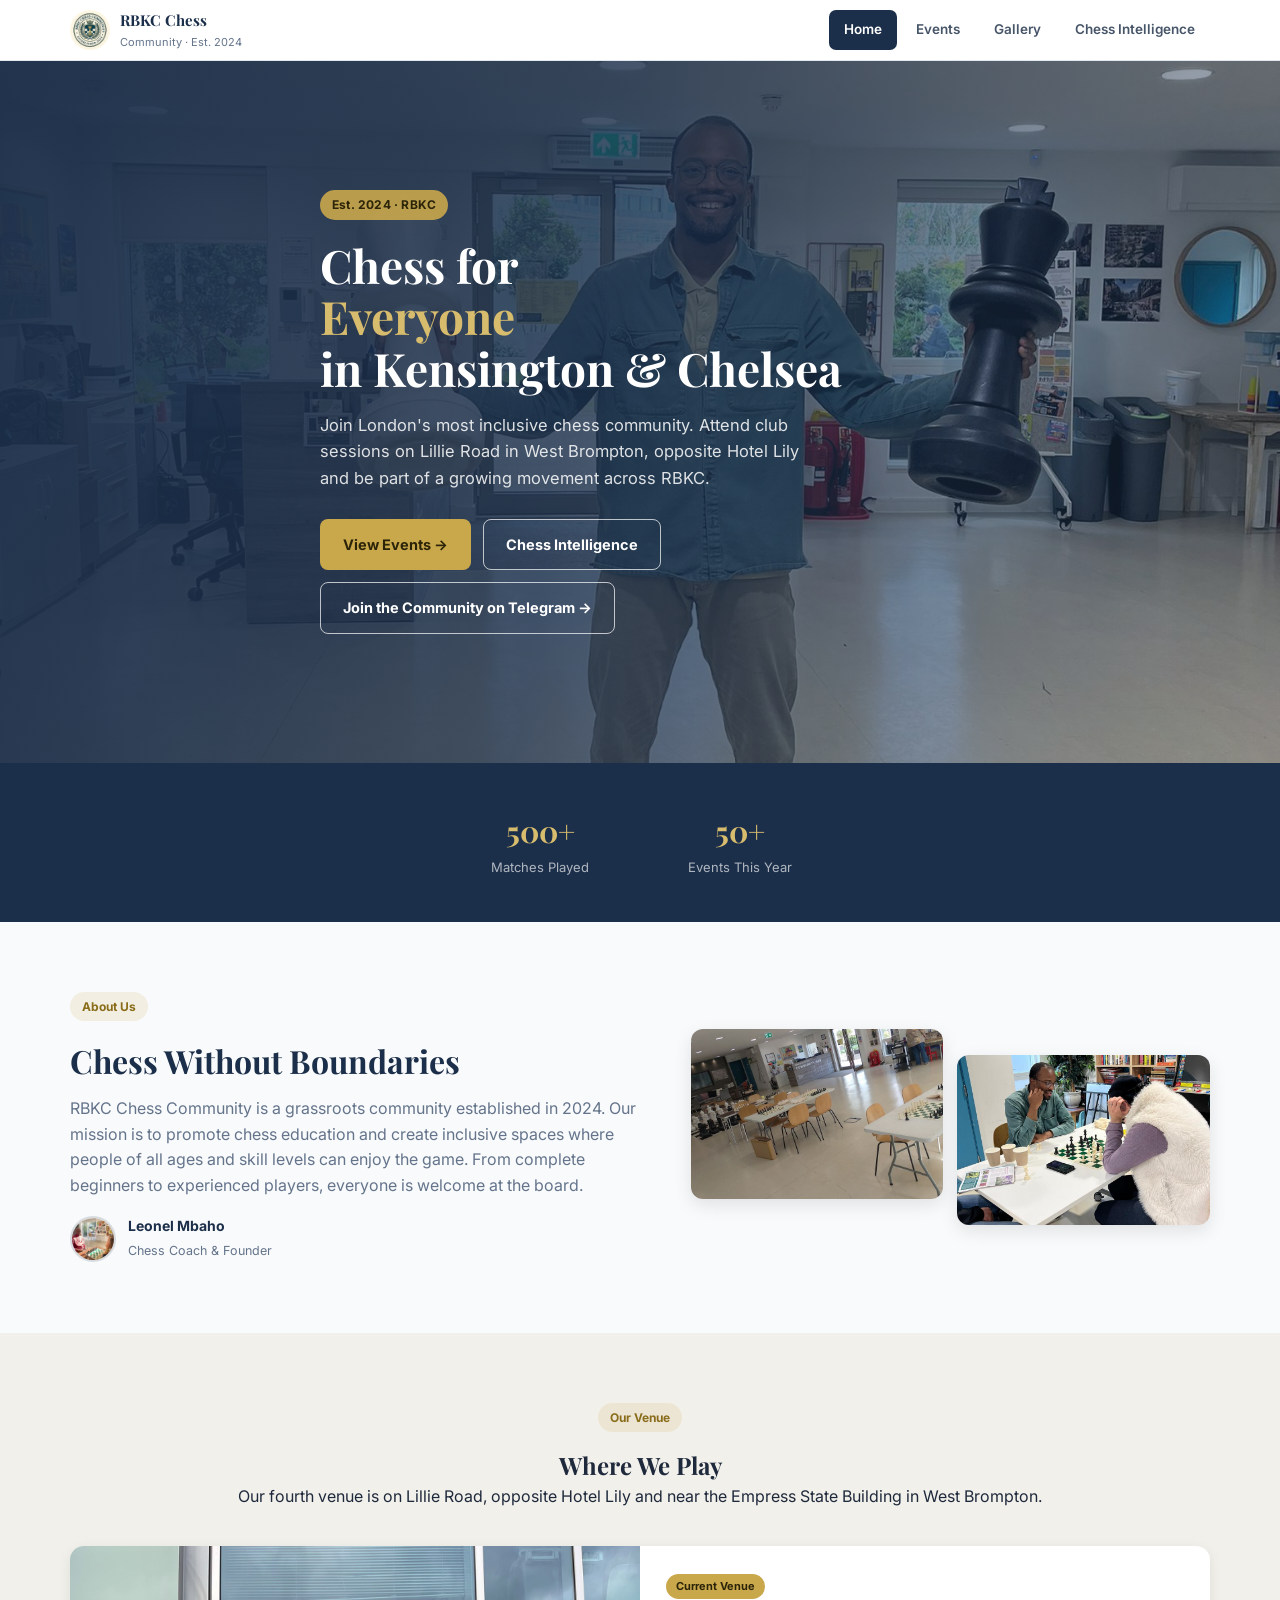
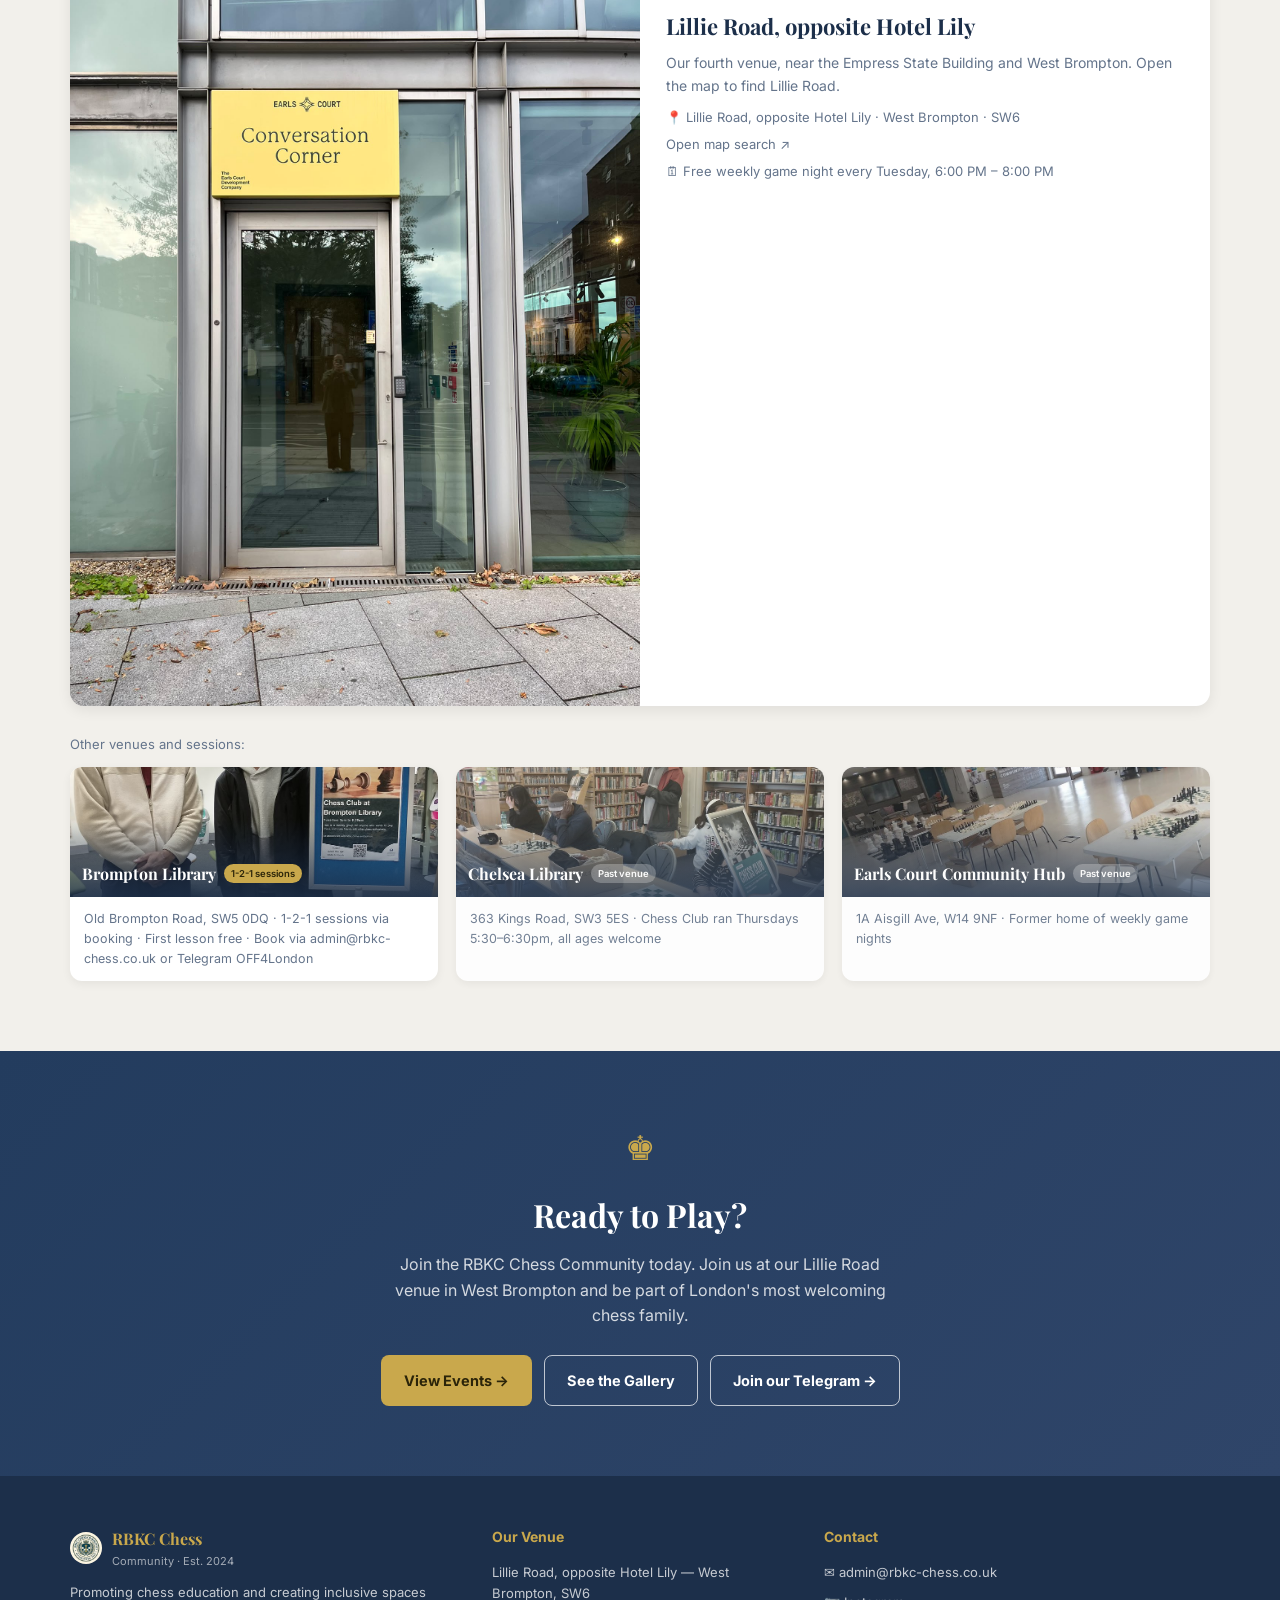
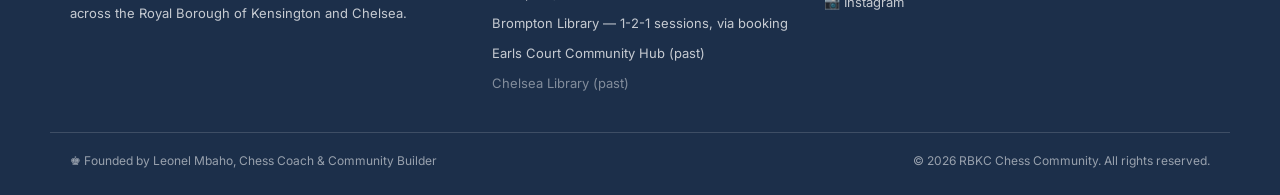
==== commit 70b8c482: "Remove Telegram contact from footer" ====
--- a/index.html
+++ b/index.html
@@ -235,7 +235,7 @@
       <p style="font-size:13px;color:rgba(255,255,255,.75)">Promoting chess education and creating inclusive spaces across the Royal Borough of Kensington and Chelsea.</p>
     </div>
     <div><h3>Our Venue</h3><a href="https://maps.google.com/?q=Lillie+Road+SW6+London" target="_blank" rel="noopener noreferrer">Lillie Road, opposite Hotel Lily — West Brompton, SW6</a><a>Brompton Library — 1-2-1 sessions, via booking</a><a>Earls Court Community Hub (past)</a><a style="opacity:.6">Chelsea Library (past)</a></div>
-    <div><h3>Contact</h3><a href="mailto:admin@rbkc-chess.co.uk">✉ admin@rbkc-chess.co.uk</a><a href="https://t.me/OFF4London" target="_blank">💬 Telegram: OFF4London</a><a href="https://www.instagram.com/p/DVXXp_bCCBF/?img_index=1" target="_blank">📷 Instagram</a></div>
+    <div><h3>Contact</h3><a href="mailto:admin@rbkc-chess.co.uk">✉ admin@rbkc-chess.co.uk</a><a href="https://www.instagram.com/p/DVXXp_bCCBF/?img_index=1" target="_blank">📷 Instagram</a></div>
   </div>
   <div class="container fbottom">
     <span>♚ Founded by Leonel Mbaho, Chess Coach & Community Builder</span>
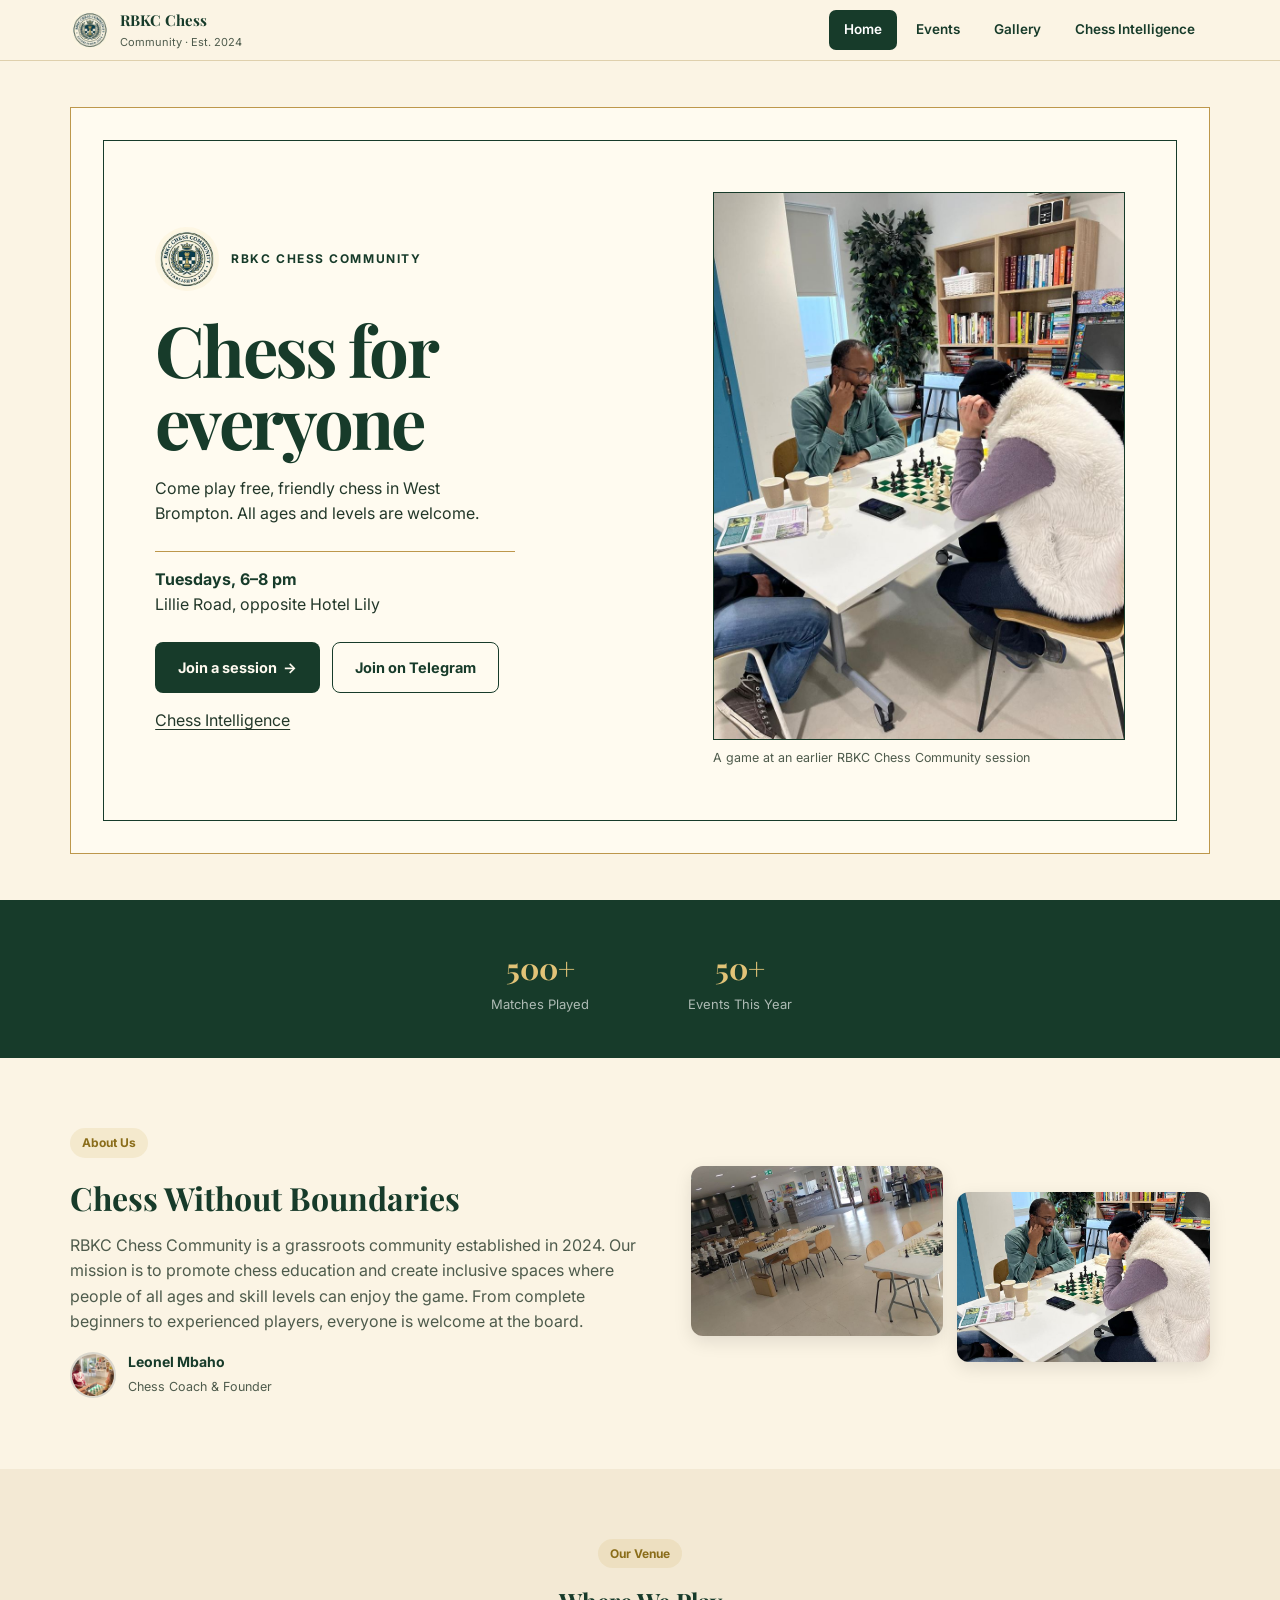
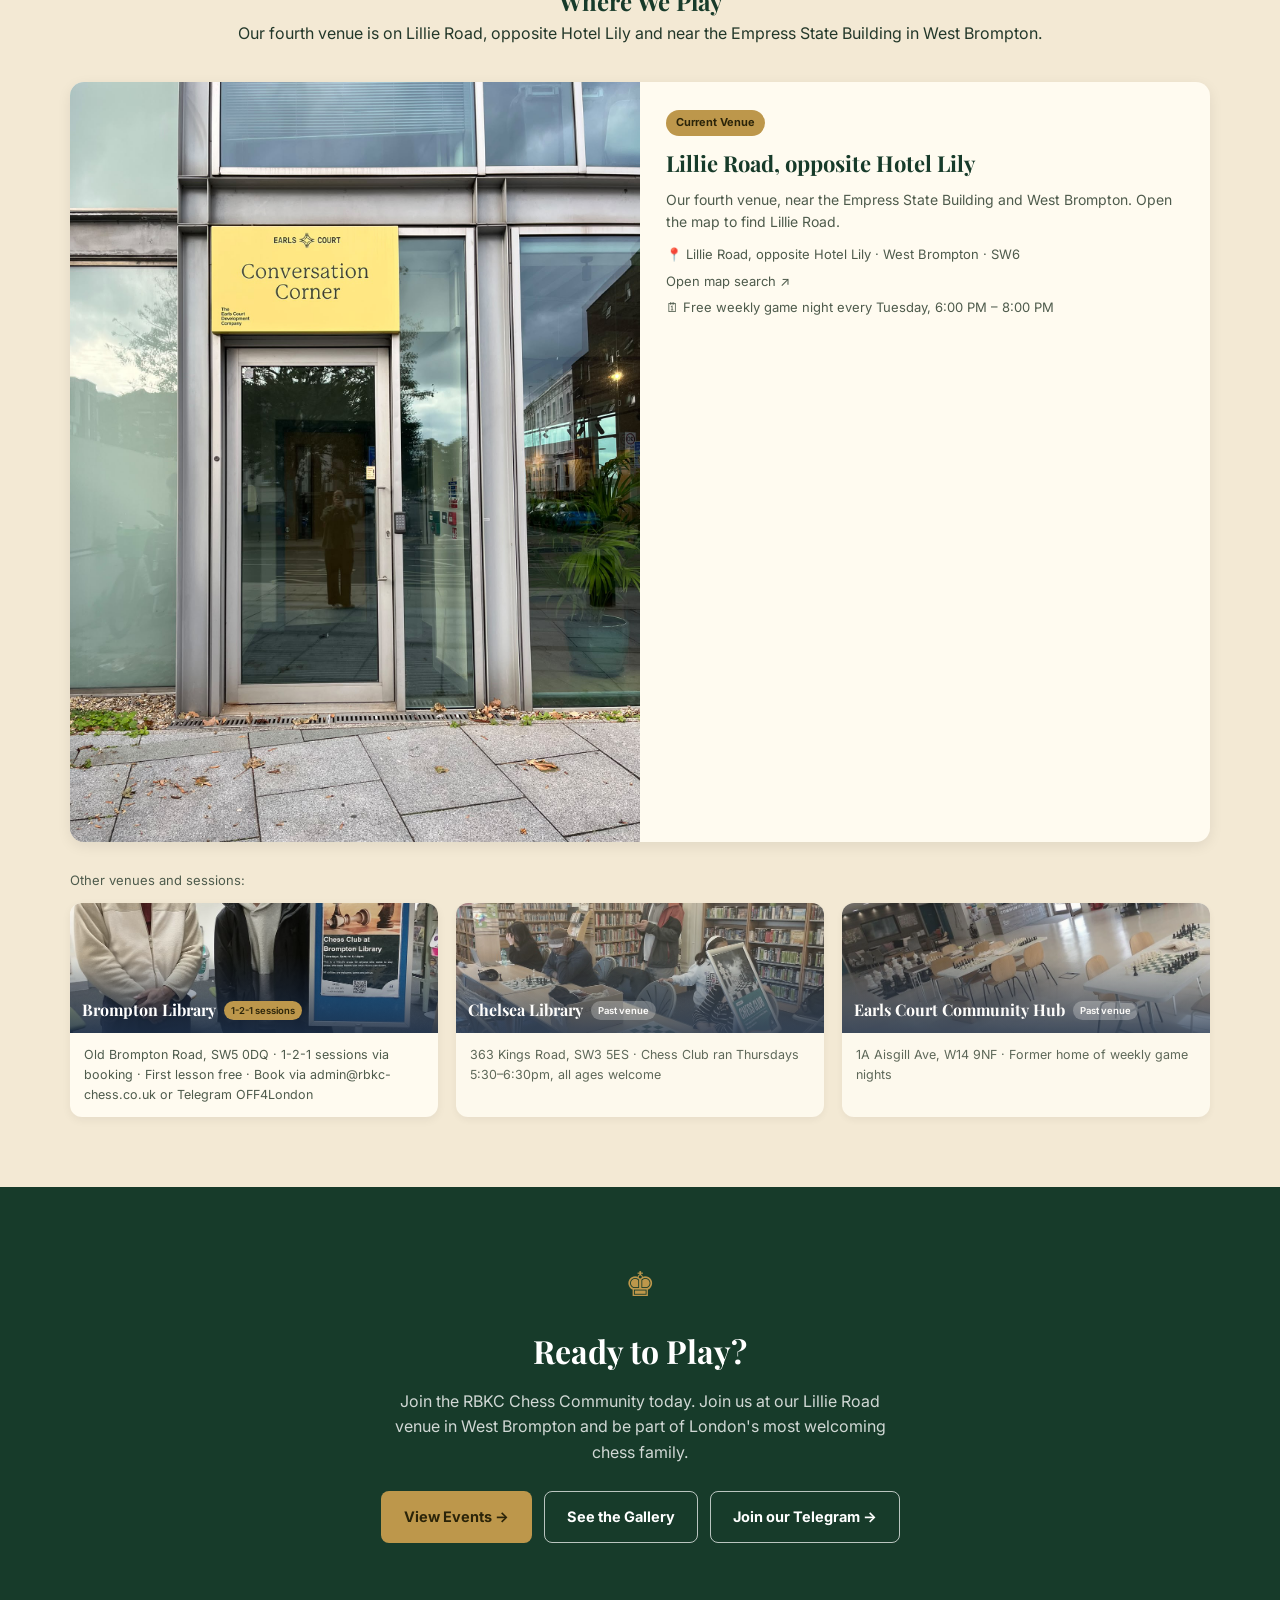
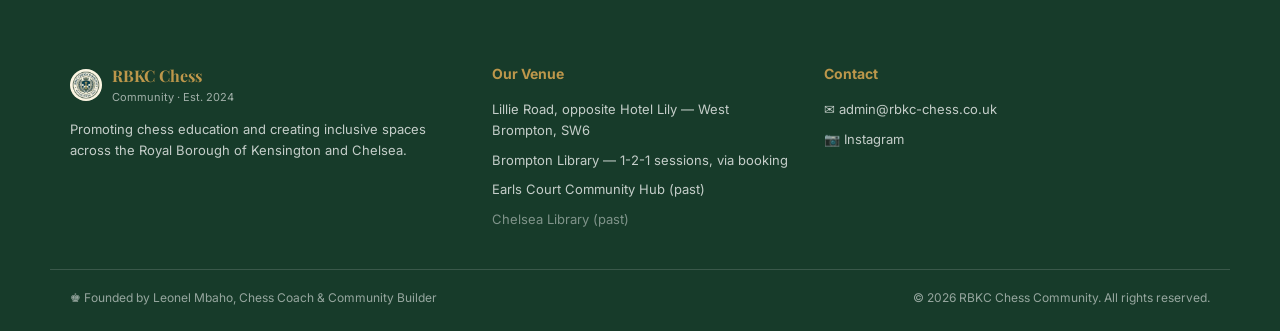
==== commit 8c574fc3: "Give the chess homepage a poster-inspired design" ====
--- a/index.html
+++ b/index.html
@@ -16,7 +16,7 @@
 <link rel="preconnect" href="https://fonts.googleapis.com">
 <link rel="preconnect" href="https://fonts.gstatic.com" crossorigin>
 <link href="https://fonts.googleapis.com/css2?family=Playfair+Display:wght@400;600;700;800&family=Inter:wght@400;500;600;700&display=swap" rel="stylesheet">
-<link rel="stylesheet" href="styles.css?v=mobilefix-20261108-2">
+<link rel="stylesheet" href="styles.css?v=venue-lightbox-20261121-1">
 <script type="application/ld+json">
 {
   "@context": "https://schema.org",
@@ -84,6 +84,78 @@
   ]
 }
 </script>
+<style>
+:root {
+  --navy: #173b2a;
+  --navy-2: #244a35;
+  --gold: #bd974b;
+  --gold-2: #e2c377;
+  --bg: #fbf4e4;
+  --card: #fffbf0;
+  --muted: #4e5b4c;
+  --border: #dfd0ad;
+}
+body { color: #23382a; }
+nav { background: #fbf4e4; }
+.tab { color: var(--navy); }
+.tab:not(.active):hover { background: #efe3c8; }
+:where(a, button):focus-visible { outline: 2px solid #906a25; outline-offset: 4px; }
+#home .poster-hero {
+  max-width: 1140px;
+  margin: clamp(16px, 4vw, 46px) auto;
+  padding: clamp(14px, 3vw, 32px);
+  border: 1px solid var(--gold);
+  background: var(--card);
+}
+.poster-sheet {
+  display: grid;
+  grid-template-columns: minmax(0, 1.2fr) minmax(0, 1fr);
+  gap: clamp(22px, 5vw, 70px);
+  align-items: center;
+  border: 1px solid var(--navy);
+  padding: clamp(16px, 4vw, 56px);
+}
+.poster-masthead {
+  display: flex;
+  align-items: center;
+  gap: 12px;
+  color: var(--navy);
+  font-size: .75rem;
+  font-weight: 700;
+  letter-spacing: .13em;
+  text-transform: uppercase;
+}
+.poster-masthead img { width: 64px; height: 64px; border-radius: 50%; }
+.poster-copy h1 {
+  margin: 22px 0 18px;
+  color: var(--navy);
+  font-size: clamp(2.35rem, 5.5vw, 5.3rem);
+  line-height: 1.03;
+  letter-spacing: -.04em;
+  text-wrap: balance;
+}
+.poster-copy p { max-width: 36ch; }
+.poster-copy .poster-details { margin: 24px 0; padding-top: 15px; border-top: 1px solid var(--gold); }
+.poster-details strong { display: block; color: var(--navy); }
+.poster-copy .btn-gold { background: var(--navy); color: #fffaf0; font-family: inherit; }
+.poster-copy .btn-gold:hover { background: var(--navy-2); }
+.poster-copy .btn-outline-light { border-color: var(--navy); color: var(--navy); }
+.poster-copy .btn-outline-light:hover { background: #efe3c8; }
+.poster-copy .poster-tool { display: inline-block; margin-top: 15px; text-decoration: underline; text-underline-offset: .2em; }
+.poster-photo { margin: 0; }
+.poster-photo img { width: 100%; height: auto; border: 1px solid var(--navy); }
+.poster-photo figcaption { padding-top: 8px; color: var(--muted); font-size: .78rem; }
+#home .venues { background: #f3e9d4; }
+#home .venues h2 { color: var(--navy); }
+#home .cta { background: var(--navy); padding-inline: 20px; }
+@media (max-width: 1180px) {
+  #home .poster-hero { margin-inline: clamp(10px, 3vw, 32px); }
+}
+@media (max-width: 700px) {
+  .poster-sheet { grid-template-columns: minmax(0, 1fr); }
+  .poster-photo { max-width: 440px; }
+}
+</style>
 </head>
 <body>
 
@@ -105,18 +177,29 @@
 
 <!-- HOME -->
 <div class="view active" id="home">
-  <section class="hero">
-    <img class="bg" src="images/hero.jpg" alt="RBKC Chess Community players at a past venue">
-    <div class="scrim"></div>
-    <div class="container hero-inner">
-      <span class="badge">Est. 2024 · RBKC</span>
-      <h1>Chess for<em>Everyone</em>in Kensington & Chelsea</h1>
-      <p>Join London's most inclusive chess community. Attend club sessions on Lillie Road in West Brompton, opposite Hotel Lily and be part of a growing movement across RBKC.</p>
-      <div class="btnrow">
-        <span class="btn btn-gold" onclick="showView('events')">View Events →</span>
-        <a class="btn btn-outline-light" href="chess-intelligence.html">Chess Intelligence</a>
-        <a class="btn btn-outline-light" href="https://t.me/OFF4London" target="_blank" rel="noopener noreferrer">Join the Community on Telegram →</a>
+  <section class="poster-hero" aria-labelledby="home-title">
+    <div class="poster-sheet">
+      <div class="poster-copy">
+        <div class="poster-masthead">
+          <img src="images/logo.jpg" alt="" width="64" height="64">
+          <span>RBKC Chess Community</span>
+        </div>
+        <h1 id="home-title">Chess for everyone</h1>
+        <p>Come play free, friendly chess in West Brompton. All ages and levels are welcome.</p>
+        <p class="poster-details">
+          <strong>Tuesdays, 6–8 pm</strong>
+          Lillie Road, opposite Hotel Lily
+        </p>
+        <div class="btnrow">
+          <button class="btn btn-gold" type="button" onclick="showView('events')">Join a session <span aria-hidden="true">→</span></button>
+          <a class="btn btn-outline-light" href="https://t.me/OFF4London" target="_blank" rel="noopener noreferrer">Join on Telegram</a>
+        </div>
+        <a class="poster-tool" href="chess-intelligence.html">Chess Intelligence</a>
       </div>
+      <figure class="poster-photo">
+        <img src="images/casual-game.jpg" alt="Two RBKC Chess Community members playing across a chessboard" width="900" height="1200" fetchpriority="high">
+        <figcaption>A game at an earlier RBKC Chess Community session</figcaption>
+      </figure>
     </div>
   </section>
 
@@ -243,6 +326,44 @@
   </div>
 </footer>
 
+<dialog class="image-viewer" id="image-viewer" aria-label="Photo details">
+  <button class="image-viewer-close" type="button" aria-label="Close photo">Close</button>
+  <figure><img id="image-viewer-photo" alt=""><figcaption><strong id="image-viewer-title"></strong><span id="image-viewer-description"></span></figcaption></figure>
+</dialog>
 <script src="script.js"></script>
+<script>
+  (() => {
+    const dialog = document.getElementById("image-viewer");
+    const photo = document.getElementById("image-viewer-photo");
+    const title = document.getElementById("image-viewer-title");
+    const description = document.getElementById("image-viewer-description");
+    if (!dialog || !photo) return;
+    const cards = document.querySelectorAll(".venues .vfeatured .img, .venues .vcard .img, .gph");
+    cards.forEach((card, index) => {
+      const image = card.querySelector("img");
+      if (!image) return;
+      const heading = card.querySelector(".name, .body h3, .ov span");
+      const place = card.closest(".vcard, .vfeatured")?.querySelector(".body");
+      const extra = card.querySelector(".past");
+      const caption = card.closest(".gph") ? [heading?.textContent.trim(), extra?.textContent.trim() || card.dataset.venue].filter(Boolean) : [heading?.textContent.trim(), place?.innerText.trim()].filter(Boolean);
+      card.tabIndex = 0;
+      card.setAttribute("role", "button");
+      card.setAttribute("aria-label", "Open photo: " + (caption[0] || image.alt || "chess community"));
+      card.addEventListener("click", () => {
+        photo.src = image.currentSrc || image.src;
+        photo.alt = image.alt || caption[0] || "RBKC Chess Community";
+        title.textContent = caption[0] || "RBKC Chess Community";
+        description.textContent = caption[1] || "";
+        if (typeof dialog.showModal === "function") dialog.showModal();
+        else dialog.setAttribute("open", "");
+      });
+      card.addEventListener("keydown", event => {
+        if (event.key === "Enter" || event.key === " ") { event.preventDefault(); card.click(); }
+      });
+    });
+    dialog.querySelector(".image-viewer-close").addEventListener("click", () => dialog.close ? dialog.close() : dialog.removeAttribute("open"));
+    dialog.addEventListener("click", event => { if (event.target === dialog) dialog.close ? dialog.close() : dialog.removeAttribute("open"); });
+  })();
+</script>
 </body>
 </html>
--- a/styles.css
+++ b/styles.css
@@ -142,3 +142,17 @@
 }
 
 .founder-ph{width:46px;height:46px;border-radius:50%;background:var(--navy);color:var(--gold);display:flex;align-items:center;justify-content:center;font-weight:700;font-size:16px;border:2px solid rgba(28,47,74,.15)}
+
+/* Accessible photo viewer for venue and gallery images */
+.venues .vfeatured .img,.venues .vcard .img,.gph{cursor:zoom-in}
+.venues .vfeatured .img:focus-visible,.venues .vcard .img:focus-visible,.gph:focus-visible{outline:4px solid var(--gold);outline-offset:3px}
+.image-viewer{width:min(94vw,960px);max-width:94vw;max-height:92vh;margin:auto;padding:18px;border:0;border-radius:16px;background:#fff;color:#1e293b;box-shadow:0 18px 60px #0005}
+.image-viewer[open]{display:block}
+.image-viewer::backdrop{background:rgba(12,23,39,.82)}
+.image-viewer-close{display:block;margin:0 0 10px auto;padding:8px 14px;border:0;border-radius:8px;background:var(--navy);color:#fff;font:600 14px Inter,sans-serif;cursor:pointer}
+.image-viewer figure{display:grid;gap:12px;margin:0}
+.image-viewer figure img{display:block;width:100%;height:min(70vh,760px);object-fit:contain;background:#f1f5f9;border-radius:8px}
+.image-viewer figcaption{display:grid;gap:4px;padding:0 2px}
+.image-viewer figcaption strong{font:700 18px 'Playfair Display',serif;color:var(--navy)}
+.image-viewer figcaption span{color:#475569;font-size:15px;line-height:1.5}
+@media(max-width:600px){.image-viewer{width:96vw;max-width:96vw;padding:12px}.image-viewer figure img{height:min(64vh,560px)}.image-viewer figcaption strong{font-size:17px}}
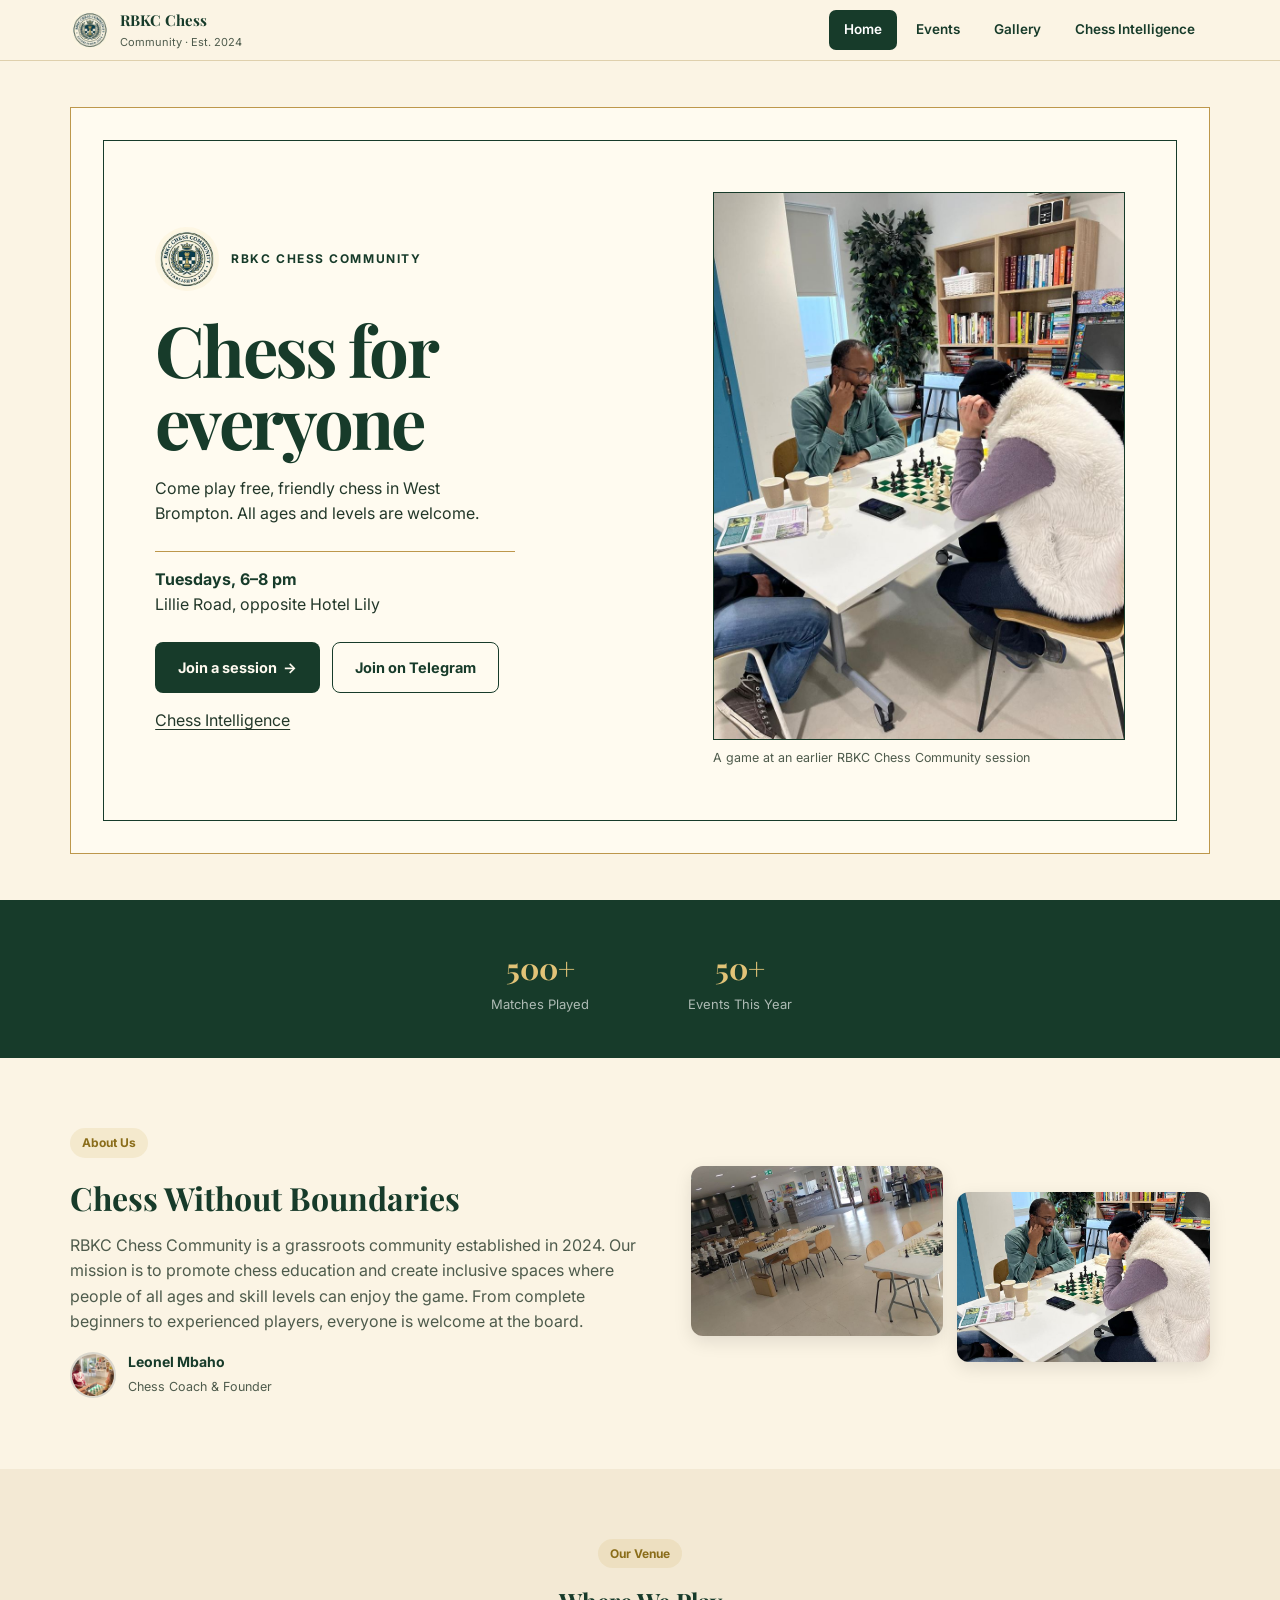
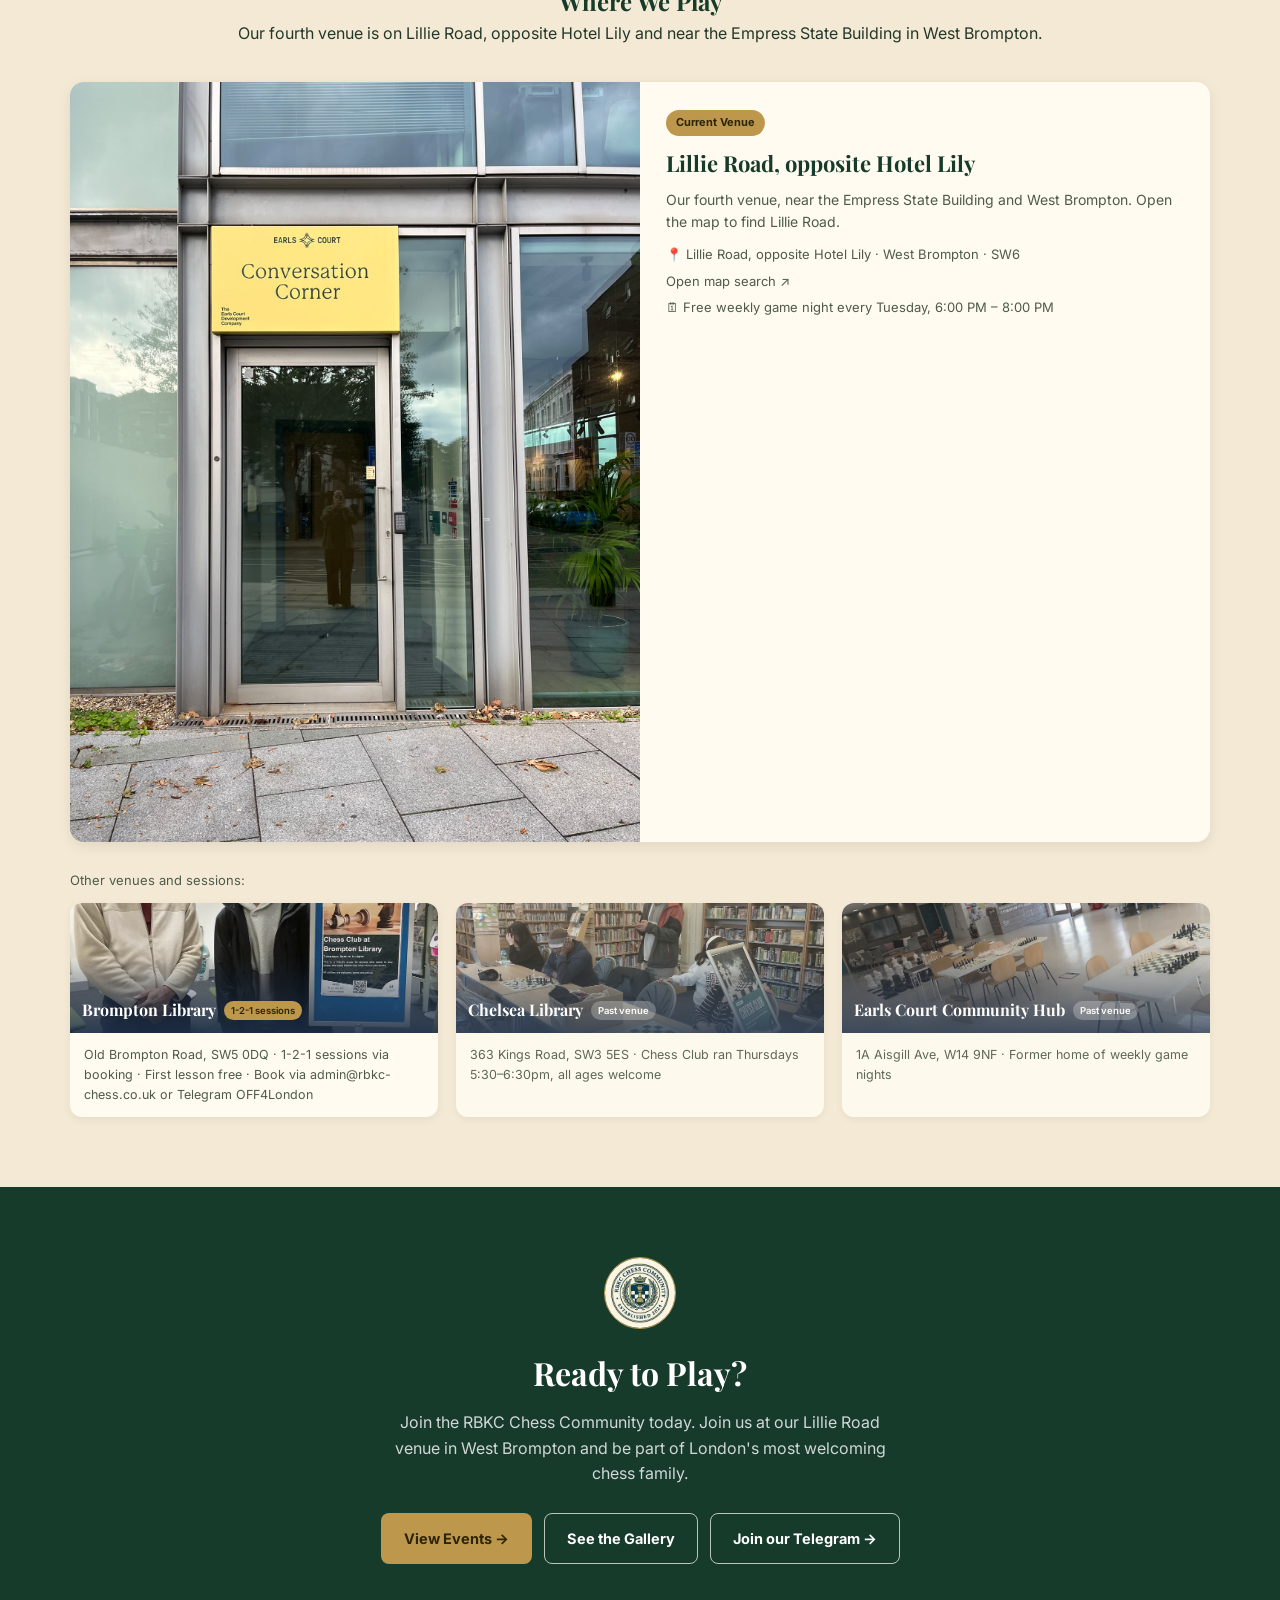
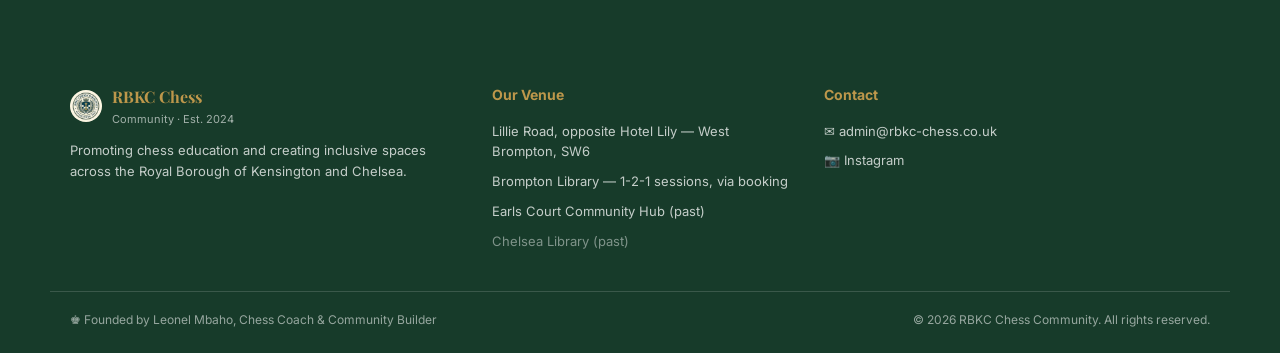
==== commit 04a84b68: "Use the official club logo above Ready to Play" ====
--- a/index.html
+++ b/index.html
@@ -145,9 +145,13 @@
 .poster-photo { margin: 0; }
 .poster-photo img { width: 100%; height: auto; border: 1px solid var(--navy); }
 .poster-photo figcaption { padding-top: 8px; color: var(--muted); font-size: .78rem; }
+.view-return { padding-block: 12px; }
+.view-return .btn { min-height: 44px; background: var(--navy); color: #fff; font-family: inherit; }
+.view-return .btn:hover { background: var(--navy-2); }
 #home .venues { background: #f3e9d4; }
 #home .venues h2 { color: var(--navy); }
 #home .cta { background: var(--navy); padding-inline: 20px; }
+#home .cta-logo { margin: 0 auto 18px; border: 1px solid var(--gold); border-radius: 50%; }
 @media (max-width: 1180px) {
   #home .poster-hero { margin-inline: clamp(10px, 3vw, 32px); }
 }
@@ -184,7 +188,7 @@
           <img src="images/logo.jpg" alt="" width="64" height="64">
           <span>RBKC Chess Community</span>
         </div>
-        <h1 id="home-title">Chess for everyone</h1>
+        <h1 id="home-title" tabindex="-1">Chess for everyone</h1>
         <p>Come play free, friendly chess in West Brompton. All ages and levels are welcome.</p>
         <p class="poster-details">
           <strong>Tuesdays, 6–8 pm</strong>
@@ -253,7 +257,7 @@
   </div></section>
 
   <section class="cta">
-    <div class="crown">♚</div>
+    <img class="cta-logo" src="images/logo.jpg" alt="RBKC Chess Community" width="72" height="72" loading="lazy">
     <h2 style="color:#fff">Ready to Play?</h2>
     <p>Join the RBKC Chess Community today. Join us at our Lillie Road venue in West Brompton and be part of London's most welcoming chess family.</p>
     <div class="btnrow">
@@ -266,6 +270,9 @@
 
 <!-- EVENTS -->
 <div class="view" id="events">
+  <div class="container view-return">
+    <button class="btn" type="button" onclick="showView('home'); document.getElementById('home-title').focus({preventScroll:true})"><span aria-hidden="true">←</span> Back to home</button>
+  </div>
   <section class="hero" style="min-height:280px"><div class="scrim" style="background:linear-gradient(135deg,#233c5e,#2f4569)"></div>
     <div class="container hero-inner" style="max-width:100%;text-align:center;padding:60px 0">
       <span class="badge">Calendar</span>
@@ -284,6 +291,9 @@
 
 <!-- GALLERY -->
 <div class="view" id="gallery">
+  <div class="container view-return">
+    <button class="btn" type="button" onclick="showView('home'); document.getElementById('home-title').focus({preventScroll:true})"><span aria-hidden="true">←</span> Back to home</button>
+  </div>
   <section class="hero" style="min-height:260px"><div class="scrim" style="background:linear-gradient(135deg,#233c5e,#2f4569)"></div>
     <div class="container hero-inner" style="max-width:100%;text-align:center;padding:55px 0">
       <span class="badge">Gallery</span>
